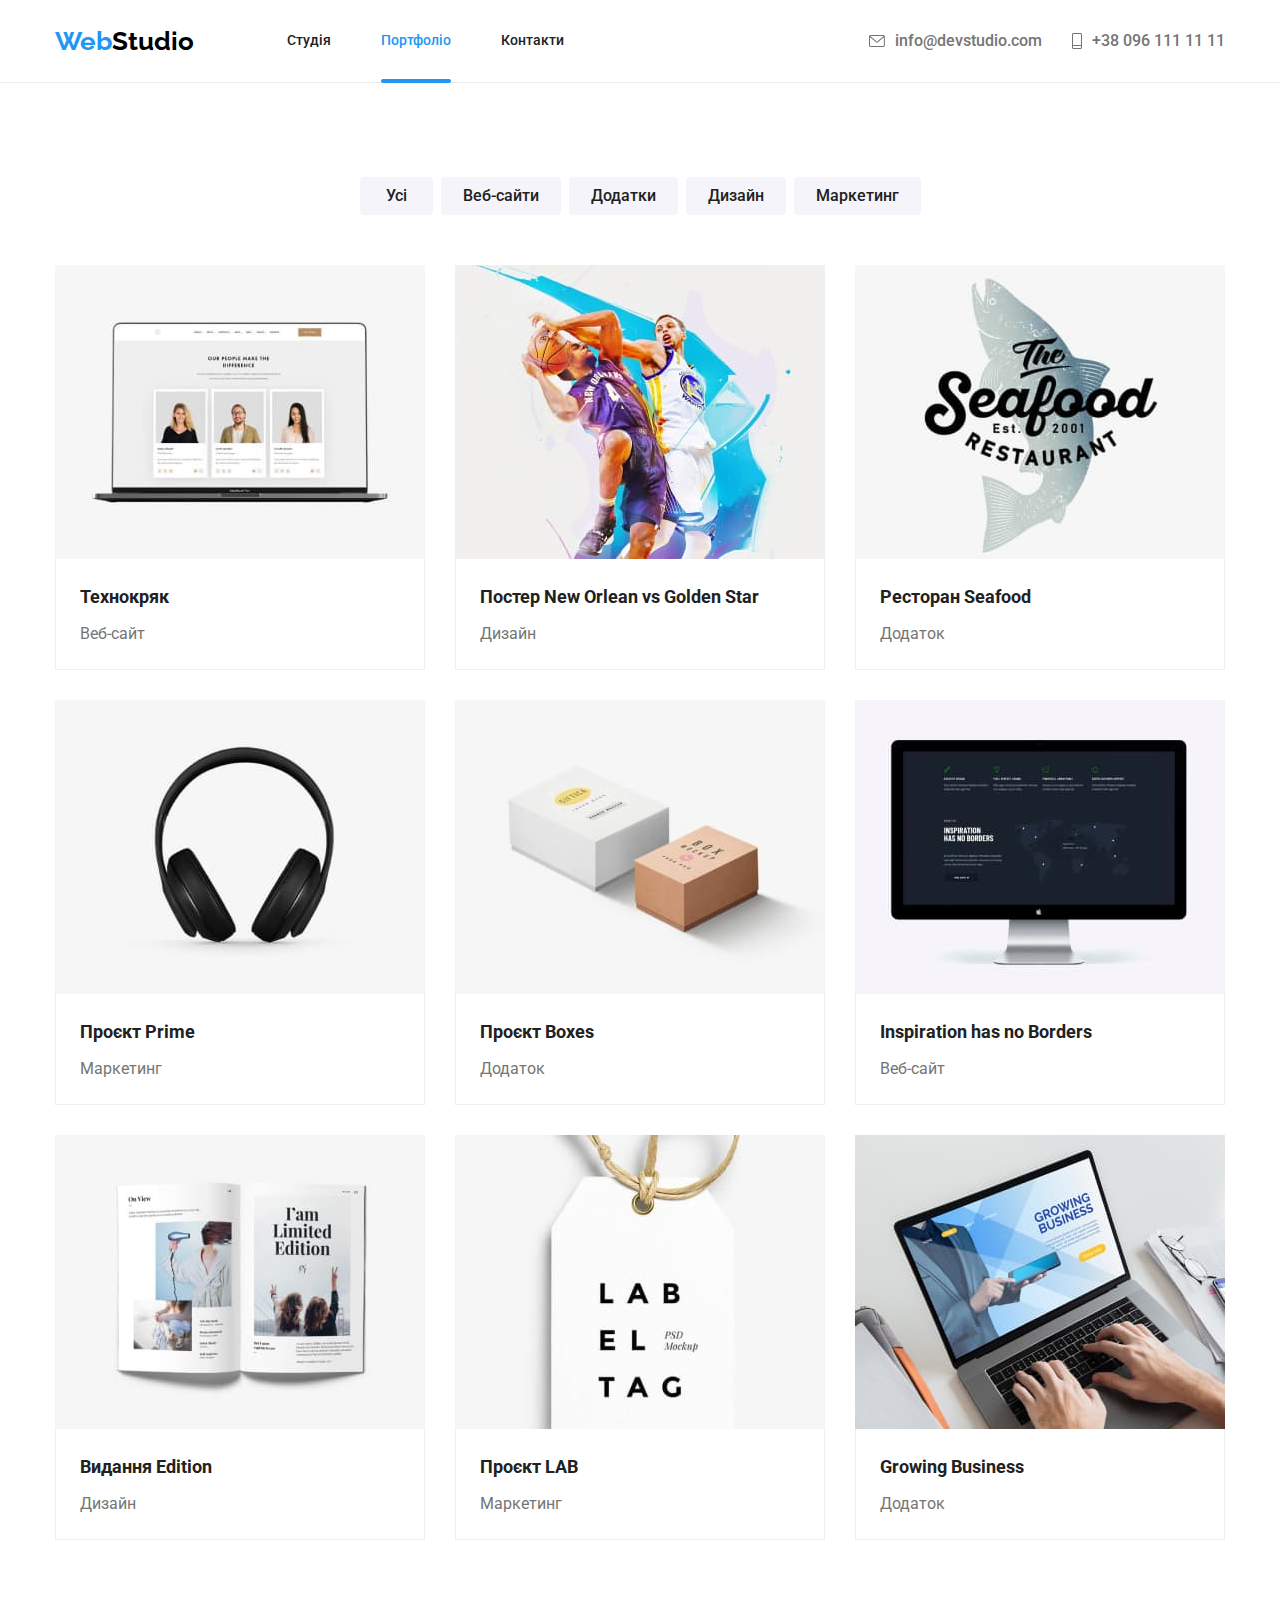
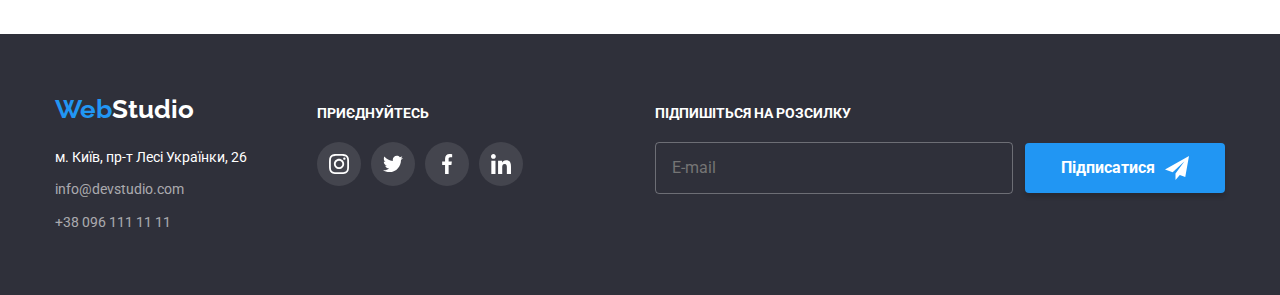
==== portfolio.html @ f29f23ab "bem" ====
<!DOCTYPE html>
<html lang="uk">
  <head>
    <meta charset="UTF-8" />
    <meta http-equiv="X-UA-Compatible" content="IE=edge" />
    <meta name="viewport" content="width=device-width, initial-scale=1.0" />
    <title>Portfolio</title>
    <link rel="preconnect" href="https://fonts.googleapis.com" />
    <link rel="preconnect" href="https://fonts.gstatic.com" crossorigin />
    <link
      href="https://fonts.googleapis.com/css2?family=Raleway:wght@700&family=Roboto:wght@400;500;700;900&display=swap"
      rel="stylesheet"
    />
    <link
      rel="stylesheet"
      href="https://cdn.jsdelivr.net/npm/modern-normalize@1.1.0/modern-normalize.min.css"
    />
    <link rel="stylesheet" href="./css/styles.css" />
  </head>
  <body>
    <header class="header">
      <div class="container header__section">
        <nav class="header__nav">
          <a href="./index.html" class="header__logo" lang="en">
            Web<span class="header__logo--black">Studio</span></a
          >
          <ul class="nav list">
            <li class="nav__item"><a href="./index.html" class="nav__link">Студія</a></li>
            <li class="nav__item">
              <a href="./portfolio.html" class="nav__link current">Портфоліо</a>
            </li>
            <li class="nav__item"><a href="" class="nav__link">Контакти</a></li>
          </ul>
        </nav>
        <ul class="list contact">
          <li class="contact__header">
            <a href="mailto:info@devstudio.com" class="contact__link">
              <svg class="contact__icon" width="16" height="12">
                <use href="./images/icons.svg#icon-envelope"></use>
              </svg>
              info@devstudio.com
            </a>
          </li>
          <li class="header-contact">
            <a href="tel:+380961111111" class="contact__link">
              <svg class="contact__icon" width="10" height="16">
                <use href="./images/icons.svg#icon-vector"></use>
              </svg>
              +38 096 111 11 11
            </a>
          </li>
        </ul>
      </div>
    </header>
    <section class="section">
      <div class="container">
        <!-- Кнопки портфоліо -->

        <h1 class="visually-hidden">Портфоліо</h1>
        <ul class="list btn-flex">
          <li class="list-btn"><button type="button" class="button-portfolio">Усі</button></li>
          <li class="list-btn">
            <button type="button" class="button-portfolio">Веб-сайти</button>
          </li>
          <li class="list-btn"><button type="button" class="button-portfolio">Додатки</button></li>
          <li class="list-btn"><button type="button" class="button-portfolio">Дизайн</button></li>
          <li class="list-btn">
            <button type="button" class="button-portfolio">Маркетинг</button>
          </li>
        </ul>

        <!-- Сітка єлементів -->

        <ul class="list flex-container">
          <li class="flex-element">
            <a href="" class="portfolio-link">
              <div class="portfolio-wrapper">
                <img src="./images/img_port_1.jpg" width="370" alt=" Вигляд Веб сайту технокряк " />
                <p class="overlay">
                  Ресурс пропонує комплексні пропозиції з різним рівнем функціоналу та сервісів. Все
                  це дозволить відвідувачу отримати вичерпні відомості про компанію чи приватну
                  особу.
                </p>
              </div>
              <div class="portfolio-box">
                <h2 class="title-h2-2">Технокряк</h2>
                <p class="text-team-2">Веб-сайт</p>
              </div></a
            >
          </li>
          <li class="flex-element">
            <a href="" class="portfolio-link">
              <div class="portfolio-wrapper">
                <img
                  src="./images/img_port_2.jpg"
                  width="370"
                  alt="Дизайн постеру New Orlean vs Golden Star"
                />
                <p class="overlay">
                  Ресурс пропонує комплексні пропозиції з різним рівнем функціоналу та сервісів. Все
                  це дозволить відвідувачу отримати вичерпні відомості про компанію чи приватну
                  особу.
                </p>
              </div>
              <div class="portfolio-box">
                <h2 class="title-h2-2">Постер <span lang="en">New Orlean vs Golden Star</span></h2>
                <p class="text-team-2">Дизайн</p>
              </div></a
            >
          </li>
          <li class="flex-element">
            <a href="" class="portfolio-link">
              <div class="portfolio-wrapper">
                <img
                  src="./images/img_port_3.jpg"
                  width="370"
                  alt="Вигляд додатку до ресторану Морепродукти"
                />
                <p class="overlay">
                  Ресурс пропонує комплексні пропозиції з різним рівнем функціоналу та сервісів. Все
                  це дозволить відвідувачу отримати вичерпні відомості про компанію чи приватну
                  особу.
                </p>
              </div>
              <div class="portfolio-box">
                <h2 class="title-h2-2">Ресторан <span lang="en">Seafood</span></h2>
                <p class="text-team-2">Додаток</p>
              </div></a
            >
          </li>
          <li class="flex-element">
            <a href="" class="portfolio-link">
              <div class="portfolio-wrapper">
                <img src="./images/img_port_4.jpg" width="370" alt="Маркетинг проєкту Премьер" />
                <p class="overlay">
                  Ресурс пропонує комплексні пропозиції з різним рівнем функціоналу та сервісів. Все
                  це дозволить відвідувачу отримати вичерпні відомості про компанію чи приватну
                  особу.
                </p>
              </div>
              <div class="portfolio-box">
                <h2 class="title-h2-2">Проєкт <span lang="en">Prime</span></h2>
                <p class="text-team-2">Маркетинг</p>
              </div></a
            >
          </li>
          <li class="flex-element">
            <a href="" class="portfolio-link">
              <div class="portfolio-wrapper">
                <img src="./images/img_port_5.jpg" width="370" alt="додаток проєкту Коробочки" />
                <p class="overlay">
                  Ресурс пропонує комплексні пропозиції з різним рівнем функціоналу та сервісів. Все
                  це дозволить відвідувачу отримати вичерпні відомості про компанію чи приватну
                  особу.
                </p>
              </div>
              <div class="portfolio-box">
                <h2 class="title-h2-2">Проєкт <span lang="en">Boxes</span></h2>
                <p class="text-team-2">Додаток</p>
              </div></a
            >
          </li>
          <li class="flex-element">
            <a href="" class="portfolio-link">
              <div class="portfolio-wrapper">
                <img
                  src="./images/img_port_6.jpg"
                  width="370"
                  alt="Вигляд веб сайту Натхнення немає кордонів"
                />
                <p class="overlay">
                  Ресурс пропонує комплексні пропозиції з різним рівнем функціоналу та сервісів. Все
                  це дозволить відвідувачу отримати вичерпні відомості про компанію чи приватну
                  особу.
                </p>
              </div>
              <div class="portfolio-box">
                <h2 class="title-h2-2" lang="en">Inspiration has no Borders</h2>
                <p class="text-team-2">Веб-сайт</p>
              </div></a
            >
          </li>
          <li class="flex-element">
            <a href="" class="portfolio-link">
              <div class="portfolio-wrapper">
                <img
                  src="./images/img_port_7.jpg"
                  width="370"
                  alt="Віигляд дизайну видання Лімитована версія"
                />
                <p class="overlay">
                  Ресурс пропонує комплексні пропозиції з різним рівнем функціоналу та сервісів. Все
                  це дозволить відвідувачу отримати вичерпні відомості про компанію чи приватну
                  особу.
                </p>
              </div>
              <div class="portfolio-box">
                <h2 class="title-h2-2">Видання <span lang="en">Edition</span></h2>
                <p class="text-team-2">Дизайн</p>
              </div></a
            >
          </li>
          <li class="flex-element">
            <a href="" class="portfolio-link">
              <div class="portfolio-wrapper">
                <img src="./images/img_port_8.jpg" width="370" alt="маркетинг проєкту ЛАБ" />
                <p class="overlay">
                  Ресурс пропонує комплексні пропозиції з різним рівнем функціоналу та сервісів. Все
                  це дозволить відвідувачу отримати вичерпні відомості про компанію чи приватну
                  особу.
                </p>
              </div>
              <div class="portfolio-box">
                <h2 class="title-h2-2">Проєкт <span lang="en">LAB</span></h2>
                <p class="text-team-2">Маркетинг</p>
              </div></a
            >
          </li>
          <li class="flex-element">
            <a href="" class="portfolio-link">
              <div class="portfolio-wrapper">
                <img
                  src="./images/img_port_9.jpg"
                  width="370"
                  alt="Вигляд додатку Зростаючий бізнес"
                />
                <p class="overlay">
                  Ресурс пропонує комплексні пропозиції з різним рівнем функціоналу та сервісів. Все
                  це дозволить відвідувачу отримати вичерпні відомості про компанію чи приватну
                  особу.
                </p>
              </div>
              <div class="portfolio-box">
                <h2 class="title-h2-2" lang="en">Growing Business</h2>
                <p class="text-team-2">Додаток</p>
              </div></a
            >
          </li>
        </ul>
      </div>
    </section>
    <footer class="section-footer">
      <div class="container footer-block">
        <div class="">
          <a href="./index.html" class="header__logo" lang="en">
            Web<span class="header__logo--white">Studio</span></a
          >
          <address class="">
            <ul class="site-footer list">
              <li class="footer-bottom footer-top">
                <a href="https://goo.gl/maps/ReowiNLjcF3ipeQF8" class="site-footer-2 link"
                  >м. Київ, пр-т Лесі Українки, 26</a
                >
              </li>
              <li class="footer-bottom">
                <a href="mailto:info@devstudio.com" class="site-footer link">info@devstudio.com</a>
              </li>
              <li><a href="tel:+380961111111" class="site-footer link">+38 096 111 11 11</a></li>
            </ul>
          </address>
        </div>

        <!-- Футер соцмережі -->

        <div class="footer-list">
          <p class="footer-text">Приєднуйтесь</p>
          <ul class="list footer-icon">
            <li>
              <a href="" class="footer-fon">
                <svg aria-label="" width="20" height="20">
                  <use href="./images/icons.svg#icon-instagram"></use>
                </svg>
              </a>
            </li>
            <li>
              <a href="" class="footer-fon">
                <svg aria-label="" width="20" height="20">
                  <use href="./images/icons.svg#icon-twitter"></use>
                </svg>
              </a>
            </li>
            <li>
              <a href="" class="footer-fon">
                <svg aria-label="" width="20" height="20">
                  <use href="./images/icons.svg#icon-facebook"></use>
                </svg>
              </a>
            </li>
            <li>
              <a href="" class="footer-fon">
                <svg aria-label="" width="20" height="20">
                  <use href="./images/icons.svg#icon-linkedin"></use>
                </svg>
              </a>
            </li>
          </ul>
        </div>
        <div class="footer-form">
          <p class="footer-text">Підпишіться на розсилку</p>
          <form class="footer-email-form">
            <label class="email-form-field">
              <input
                type="email"
                name="email"
                class="email-form-input"
                placeholder="E-mail"
                required
            /></label>
            <button type="submit" class="footer-email-btn">
              Підписатися
              <svg class="footer-btn-icon" width="24" height="24">
                <use href="./images/icons.svg#icon-send"></use>
              </svg>
            </button>
          </form>
        </div>
      </div>
    </footer>
  </body>
</html>
---- css/styles.css ----
:root {
  --primary-font-color: rgba(117, 117, 117, 1);
  --primari-buckground-color: rgba(255, 255, 255, 1);
  --secondary-font-color: rgba(33, 150, 243, 1);
  --third-font-color: rgba(33, 33, 33, 1);
  --font-color-footer: rgba(255, 255, 255, 0.6);
  --font-color-logo-2: rgba(0, 0, 0, 1);
  --buckground-color-1: rgba(245, 244, 250, 1);
  --buckground-color-2: rgba(47, 48, 58, 1);
  --contact-color: rgba(117, 117, 117, 1);
  --animation: 250ms cubic-bezier(0.4, 0, 0.2, 1);
}

body {
  background-color: var(--primari-buckground-color);
  color: var(--primary-font-color);
  font-family: 'Roboto', sans-serif;
  font-weight: 400;
  font-size: 14px;
}

/* Відміна підкреслення у посилань */

a {
  text-decoration: none;
}

/* Скидання маркувань списку */

.list {
  list-style: none;
}

img {
  display: block;
}

/* Скидання стилів марджин */

h1,
h2,
h3,
h4,
p {
  margin-top: 0;
  margin-bottom: 0;
}

ul {
  margin-top: 0;
  margin-bottom: 0;
  padding-left: 0;
}

/* Приховання заголовків */

.visually-hidden {
  position: absolute;
  white-space: nowrap;
  width: 1px;
  height: 1px;
  overflow: hidden;
  border: 0;
  padding: 0;
  clip: rect(0 0 0 0);
  clip-path: inset(50%);
  margin: -1px;
}

img {
  display: block;
  max-width: 100%;
  height: auto;
}

/* Ширина */

.container {
  width: 1200px;
  margin-left: auto;
  margin-right: auto;
  padding-left: 15px;
  padding-right: 15px;
}

/* Відступи */

.section {
  padding-top: 94px;
  padding-bottom: 94px;
}

/* Лінія хедера */

.header {
  border-bottom: 1px solid rgba(236, 236, 236, 1);
}

.header__section {
  display: flex;
  align-items: center;
}

/* Логотип */

.header__nav {
  display: flex;
  align-items: center;
}

.header__logo {
  color: var(--secondary-font-color);
  font-family: 'Raleway', 'sans-serif';
  font-weight: 700;
  font-size: 26px;
  line-height: 1.19;
}

.header__logo--black {
  color: var(--font-color-logo-2);
}

.header__logo--white {
  color: var(--primari-buckground-color);
}

/*  Навігація */

.nav {
  display: flex;
  margin-left: 93px;
  gap: 50px;
}

.nav__link {
  color: var(--third-font-color);
  font-weight: 500;
  line-height: 1.14;

  display: block;
  padding-top: 32px;
  padding-bottom: 32px;
  transition: var(--animation);
}

.nav__link:hover,
.nav__link:focus {
  color: var(--secondary-font-color);
}

.current {
  color: var(--secondary-font-color);
  position: relative;
}

.current::after {
  content: '';
  display: block;
  width: 100%;
  height: 4px;
  background-color: var(--secondary-font-color);
  position: absolute;
  left: 0;
  bottom: -2px;
  border-radius: 2px;
}

/* Контакти */

.contact {
  display: flex;
  margin-left: auto;
  gap: 30px;
}

.contact__link {
  display: inline-flex;
  padding: 32px 0px 32px;
  align-items: center;

  color: var(--contact-color);
  font-weight: 500;
  line-height: 1.14;
  font-size: 16px;
  transition: color var(--animation);
}

.contact__link:hover,
.contact__link:focus {
  color: var(--secondary-font-color);
}

.contact__icon {
  margin-right: 10px;
  fill: currentColor;
}

/* Герой */

.title-h1 {
  text-transform: uppercase;
  color: var(--primari-buckground-color);
  font-weight: 900;
  font-size: 44px;
  line-height: 1.36;

  max-width: 696px;
  margin-left: auto;
  margin-right: auto;
  margin-bottom: 30px;
}

.section-hero {
  background-image: linear-gradient(rgba(47, 48, 58, 0.4), rgba(47, 48, 58, 0.4)),
    url(../images/bg.jpg);

  background-repeat: no-repeat;
  background-position: center;

  padding-top: 200px;
  padding-bottom: 200px;
  text-align: center;
  background-color: var(--buckground-color-2);
  background-size: 1600px;
}

/* Кнопка замовлення */

.button-posluga {
  background-color: var(--secondary-font-color);
  color: var(--primari-buckground-color);
  cursor: pointer;
  font-weight: 700;
  font-size: 16px;
  line-height: 1.87;
  border-radius: 4px;
  border: none;
  cursor: pointer;

  display: inline-block;
  width: 216px;
  height: 50px;
  transition: background-color var(--animation);
}

.button-posluga:hover,
.button-posluga:focus {
  background-color: rgba(24, 140, 232, 1);
  color: var(--primari-buckground-color);
}

/* Заголовок переваг */

.title-h3 {
  text-transform: uppercase;
  color: var(--third-font-color);
  font-weight: 700;
  font-size: 14px;
  line-height: 1.14;
  max-width: 270px;

  margin-bottom: 10px;
}

/* Перелік переваг */

.list-perevag {
  display: flex;
  column-gap: 30px;
}

.text-perevag {
  line-height: 1.7;
  max-width: 270px;
}

/* Заголовок наша робота-команда */

.title-h2 {
  color: var(--third-font-color);
  font-weight: 700;
  font-size: 36px;
  line-height: 1.16;

  margin-bottom: 50px;
  text-align: center;
}

.section-bott {
  padding-bottom: 94px;
}

/* Наша робота */

.hobby {
  display: flex;
  column-gap: 30px;
}

/* колір фону команди*/

.color-team {
  background-color: var(--buckground-color-1);
}

.list-team {
  display: flex;
  column-gap: 30px;
}

.color-foto-team {
  background-color: var(--primari-buckground-color);
  max-width: 270px;
  text-align: center;
}

.profession {
  color: var(--primary-font-color);
  font-size: 16px;
  line-height: 1.9;
  margin-bottom: 16px;
}

.text-team {
  font-size: 16px;
  line-height: 1.19;
}

/* footer font color */

.site-footer {
  color: var(--font-color-footer);
  line-height: 1.7;
  transition: color var(--animation);
  font-style: normal;
}

.site-footer:hover,
.site-footer:focus {
  color: var(--secondary-font-color);
}

.site-footer-2 {
  color: var(--primari-buckground-color);
  transition: color var(--animation);
  font-style: normal;
}

.site-footer-2:hover,
.site-footer-2:focus {
  color: var(--secondary-font-color);
}

.footer-top {
  margin-top: 20px;
}

/* Кліенти */

.client {
  padding: 0;
  margin: 0;
  display: flex;
  column-gap: 30px;
  justify-content: center;
}

.client-fon {
  padding: 0;
  margin: 0;
  display: flex;
  width: 170px;
  height: 92px;
  border: 1px solid #afb1b8;
  border-radius: 4px;
  align-items: center;
  justify-content: center;
  transition: border var(--animation);
}

.client-fon svg {
  fill: rgba(175, 177, 184, 1);
  transition: fill var(--animation);
}

.client-fon:hover svg,
.client-fon:focus svg {
  fill: rgba(33, 150, 243, 1);
}

.client-fon:hover,
.client-fon:focus {
  border: 1px solid rgba(33, 150, 243, 1);
  border-radius: 4px;
}

/* Секція футер */

.footer-bottom {
  margin-bottom: 9px;
}

.section-footer {
  background-color: var(--buckground-color-2);
  line-height: 1.7;

  padding: 60px 0px;
}

/* Портфолио */

/* Заголовок */

.title-h2-2 {
  color: var(--third-font-color);
  font-weight: 700;
  font-size: 18px;
  line-height: 2;

  max-width: 322px;
  margin-left: 24px;
}

.text-team-2 {
  font-family: 'Roboto', sans-serif;
  font-weight: 400;
  font-size: 16px;
  line-height: 1.87;
  color: rgba(117, 117, 117, 1);

  padding-top: 4px;
  max-width: 322px;
  margin-left: 24px;
}

.portfolio-box {
  padding: 20px 0px;
  border: 1px solid rgba(238, 238, 238, 1);
  border-top: none;
}

/* Кнопки портфоліо */

.btn-flex {
  display: flex;
  justify-content: center;
  margin-bottom: 50px;
  column-gap: 8px;
}

.button-portfolio {
  display: inline-block;
  min-width: 73px;
  padding: 6px 22px;
  border: none;

  background-color: var(--buckground-color-1);
  color: var(--third-font-color);
  cursor: pointer;
  font-weight: 500;
  font-size: 16px;
  line-height: 1.62;
  border-radius: 4px;

  transition: color var(--animation), background-color var(--animation), box-shadow var(--animation);
}

.button-portfolio:focus,
.button-portfolio:hover {
  background-color: var(--secondary-font-color);
  color: var(--primari-buckground-color);
  box-shadow: 0px 3px 1px rgba(0, 0, 0, 0.1), 0px 1px 2px rgba(0, 0, 0, 0.08),
    0px 2px 2px rgba(0, 0, 0, 0.12);
}

/* Сітка єлементів */

.flex-container {
  padding: 0;
  margin: 0;

  display: flex;
  flex-wrap: wrap;
  margin-left: -30px;
  margin-top: -30px;
}

.flex-container .flex-element {
  width: 370px;

  flex-basis: calc(100% / 3 -30px);
  margin-left: 30px;
  margin-top: 30px;
}

.portfolio-link {
  display: block;
  transition: box-shadow var(--animation);
}

.portfolio-link:hover,
.portfolio-link:focus {
  box-shadow: 0px 1px 1px rgba(0, 0, 0, 0.12), 0px 4px 4px rgba(0, 0, 0, 0.06),
    1px 4px 6px rgba(0, 0, 0, 0.16);
}

.perevagi-list {
  display: flex;
}

.perevagi-fon:not(:last-child) {
  margin-right: 30px;
  max-width: 270px;
}

.perevagi-icon {
  display: flex;
  width: 270px;
  height: 120px;
  align-items: center;
  justify-content: center;
  flex-direction: column;
  margin-bottom: 30px;

  background-color: var(--buckground-color-1);
}

.icon-win {
  align-items: center;
}

.color-foto-team {
  box-shadow: 0px 1px 3px rgba(0, 0, 0, 0.12), 0px 1px 1px rgba(0, 0, 0, 0.14),
    0px 2px 1px rgba(0, 0, 0, 0.2);
  border-radius: 0px 0px 4px 4px;
}

/* Команда */

.title-h3-2 {
  color: var(--third-font-color);
  font-weight: 500;
  font-size: 16px;
  line-height: 1.19;
  margin-bottom: 10px;
}

.team-box {
  padding: 30px 0px;
}

.team-icon {
  padding: 0;
  margin: 0;
  display: flex;
  column-gap: 10px;
  justify-content: center;
}

.team-fon {
  width: 44px;
  height: 44px;
  border-radius: 50%;
  display: flex;
  align-items: center;
  justify-content: center;
  transition: background-color var(--animation);
}

.team-fon svg {
  fill: rgba(175, 177, 184, 1);
  transition: fill var(--animation);
}

.team-fon:hover,
.team-fon:focus {
  background-color: rgba(33, 150, 243, 1);
}

.team-fon:hover svg,
.team-fon:focus svg {
  fill: rgba(255, 255, 255, 1);
}

/* Футер соцмережі */

.footer-text {
  text-transform: uppercase;
  color: var(--primari-buckground-color);
  font-weight: 700;
  font-size: 14px;
  line-height: 1.14;

  margin-bottom: 20px;
}

.footer-icon {
  display: flex;
  padding: 0;
  margin-top: 0;
  gap: 10px;
  align-items: center;
}

.footer-fon {
  width: 44px;
  height: 44px;
  background-color: rgba(255, 255, 255, 0.1);
  border-radius: 50%;
  display: flex;
  align-items: center;
  justify-content: center;
  transition: background-color var(--animation);
}

.footer-fon svg {
  fill: rgba(255, 255, 255, 1);
}

.footer-fon:hover,
.footer-fon:focus {
  background-color: rgba(33, 150, 243, 1);
}

.section-footer .footer-block {
  display: flex;
  align-items: baseline;
}

.section-footer .footer-list {
  margin-left: 70px;
}

/* Футер форма відправки */

.footer-form {
  margin-left: auto;
}

.footer-email-form {
  display: flex;
}

.footer-email-form {
  display: flex;
}

.footer-email-btn {
  display: flex;
  align-items: center;
  justify-content: center;
  font-weight: 700;
  font-size: 16px;
  line-height: 1.87;
  color: var(--primari-buckground-color);
  background-color: var(--secondary-font-color);
  border-radius: 4px;
  border: none;
  width: 200px;
  height: 50px;
  align-self: center;
  box-shadow: 0px 4px 4px rgba(0, 0, 0, 0.15);
  border-radius: 4px;
  cursor: pointer;
  transition: background-color var(--animation);
}

.footer-email-btn:hover,
.footer-email-btn:focus {
  background-color: rgba(24, 140, 232, 1);
}

.email-form-input {
  padding: 15px 16px;
  width: 358px;
  background-color: transparent;
  border: 1px solid rgba(255, 255, 255, 0.3);
  border-radius: 4px;
  font-size: 16px;
  line-height: 1.25;
  color: rgba(255, 255, 255, 0.6);
}

.email-form-field {
  margin-right: 12px;
}

.footer-btn-icon {
  fill: var(--primari-buckground-color);
  margin-left: 10px;
}

/* Оверлей */

.portfolio-wrapper {
  position: relative;
  overflow: hidden;
}

.overlay {
  font-family: 'Roboto', sans-serif;
  font-weight: 400;
  font-size: 18px;
  color: var(--primari-buckground-color);
  background-color: rgba(33, 150, 243, 0.9);
  line-height: 1.55;

  padding: 63px 24px;

  position: absolute;
  top: 0;
  left: 0;
  height: 100%;
  width: 100%;
  transform: translateY(100%);
  transition: transform var(--animation);
}

.portfolio-link:hover .overlay,
.portfolio-link:focus .overlay {
  transform: translateY(0%);
}

/* Модальне вікно */

.backdrop {
  position: fixed;
  top: 0;
  left: 0;
  width: 100%;
  height: 100%;
  background-color: rgba(0, 0, 0, 0.2);
  z-index: 100;
  transition: opacity var(--animation), visibility var(--animation);
}

.is-hidden {
  visibility: hidden;
  opacity: 0;
  pointer-events: none;
}

.modal {
  padding: 40px;
  width: 528px;
  min-height: 580px;
  background-color: var(--primari-buckground-color);
  position: absolute;
  top: 50%;
  left: 50%;
  transform: translate(-50%, -50%);
}

.close-btn {
  position: absolute;
  top: 8px;
  right: 8px;
  display: flex;
  align-items: center;
  justify-content: center;
  width: 30px;
  height: 30px;
  cursor: pointer;

  background-color: transparent;
  border-radius: 50%;
  border: 1px solid rgba(0, 0, 0, 0.1);
  padding: 0px;
}

.modal-close {
  transition: fill var(--animation);
}

.close-btn:hover .modal-close {
  fill: var(--secondary-font-color);
}

.hobby li {
  position: relative;
}

.description {
  position: absolute;
  display: flex;
  align-items: center;
  justify-content: center;
  left: 0;
  bottom: 0;
  width: 100%;
  height: 70px;
  left: 0;
  bottom: 0;
  background: rgba(47, 48, 58, 0.8);
}

.description-text {
  font-weight: 700;
  line-height: 1.14;
  text-align: center;
  color: var(--primari-buckground-color);
  text-transform: uppercase;
  padding: 27px 0px;
}

/* Форма заповнення */

.modal-text {
  font-weight: 700;
  font-size: 20px;
  line-height: 1.15;
  color: var(--third-font-color);
  text-align: center;
  margin-bottom: 12px;
}

.modal-form {
  display: flex;
  flex-direction: column;
}

.modal-text-form {
  margin-bottom: 10px;
}

.title-form {
  display: block;
  font-size: 12px;
  line-height: 1.16;
  color: var(--contact-color);

  margin-bottom: 4px;
}

.modal-icon-wrapper {
  position: relative;
}

.modal-icon {
  position: absolute;
  top: 50%;
  left: 12px;
  transform: translateY(-50%);

  display: block;
  fill: var(--third-font-color);
  transition: fill var(--animation), border var(--animation);
}

.input-form:hover,
.input-form:focus {
  border: 1px solid var(--secondary-font-color);
}

.input-form:hover + .modal-icon {
  fill: var(--secondary-font-color);
}

.input-form:focus + .modal-icon {
  fill: var(--secondary-font-color);
}

.input-form {
  width: 100%;
  height: 40px;
  border: 1px solid rgba(33, 33, 33, 0.2);
  border-radius: 4px;
  cursor: pointer;
  outline: transparent;

  padding-left: 42px;
  transition: border-color var(--animation);
}

/* Коментар */

.modal-form-user {
  margin-bottom: 20px;
}

.input-form-user {
  display: flex;
  width: 100%;
  height: 120px;
  border: 1px solid rgba(33, 33, 33, 0.2);
  border-radius: 4px;
  resize: none;
  outline: transparent;

  padding: 12px 16px;
  transition: border-color var(--animation);
}

.input-form-user::placeholder {
  font-size: 12px;
  line-height: 1.17;
  color: rgba(117, 117, 117, 0.5);
}

.input-form-user:hover,
.input-form-user:focus {
  outline: none;
  border-color: var(--secondary-font-color);
}

/* Чекбокс */

.checkbox-policy {
  display: flex;
  align-items: center;
  justify-content: center;
  margin-bottom: 30px;
  gap: 9px;
}

.input-form-policy {
  position: absolute;
  appearance: none;
}

.input-form-policy:checked + .checkbox-icon {
  background-color: var(--secondary-font-color);
}

.input-form-policy:checked + .checkbox-icon .checkbox-choice {
  display: block;
}

.input-form-policy:focus + .checkbox-icon {
  box-shadow: 0 0 0 2px var(--secondary-font-color);
}

.modal-policy {
  font-family: 'Roboto', sans-serif;
  font-weight: 400;
  font-size: 14px;
  line-height: 1.71;
  color: var(--secondary-font-color);
  text-decoration: underline;
}

.title-form-policy {
  display: inline-block;
  line-height: 1.71;
  color: var(--contact-color);
}

.checkbox-icon {
  width: 16px;
  height: 15px;
  border: 1px solid var(--third-font-color);
  border-radius: 4px;
  cursor: pointer;
}

.checkbox-choice {
  display: none;
  fill: var(--primari-buckground-color);
}

/* Кнопка відправки форми */

.molal-btn-submit {
  display: flex;
  align-items: center;
  justify-content: center;
  font-weight: 700;
  font-size: 16px;
  line-height: 1.87;
  color: var(--primari-buckground-color);
  background-color: var(--secondary-font-color);
  border-radius: 4px;
  border: none;
  width: 200px;
  height: 50px;
  align-self: center;
  box-shadow: 0px 4px 4px rgba(0, 0, 0, 0.15);
  border-radius: 4px;
  cursor: pointer;
  transition: background-color var(--animation);
}

.molal-btn-submit:hover,
.molal-btn-submi:focus {
  background-color: rgba(24, 140, 232, 1);
}
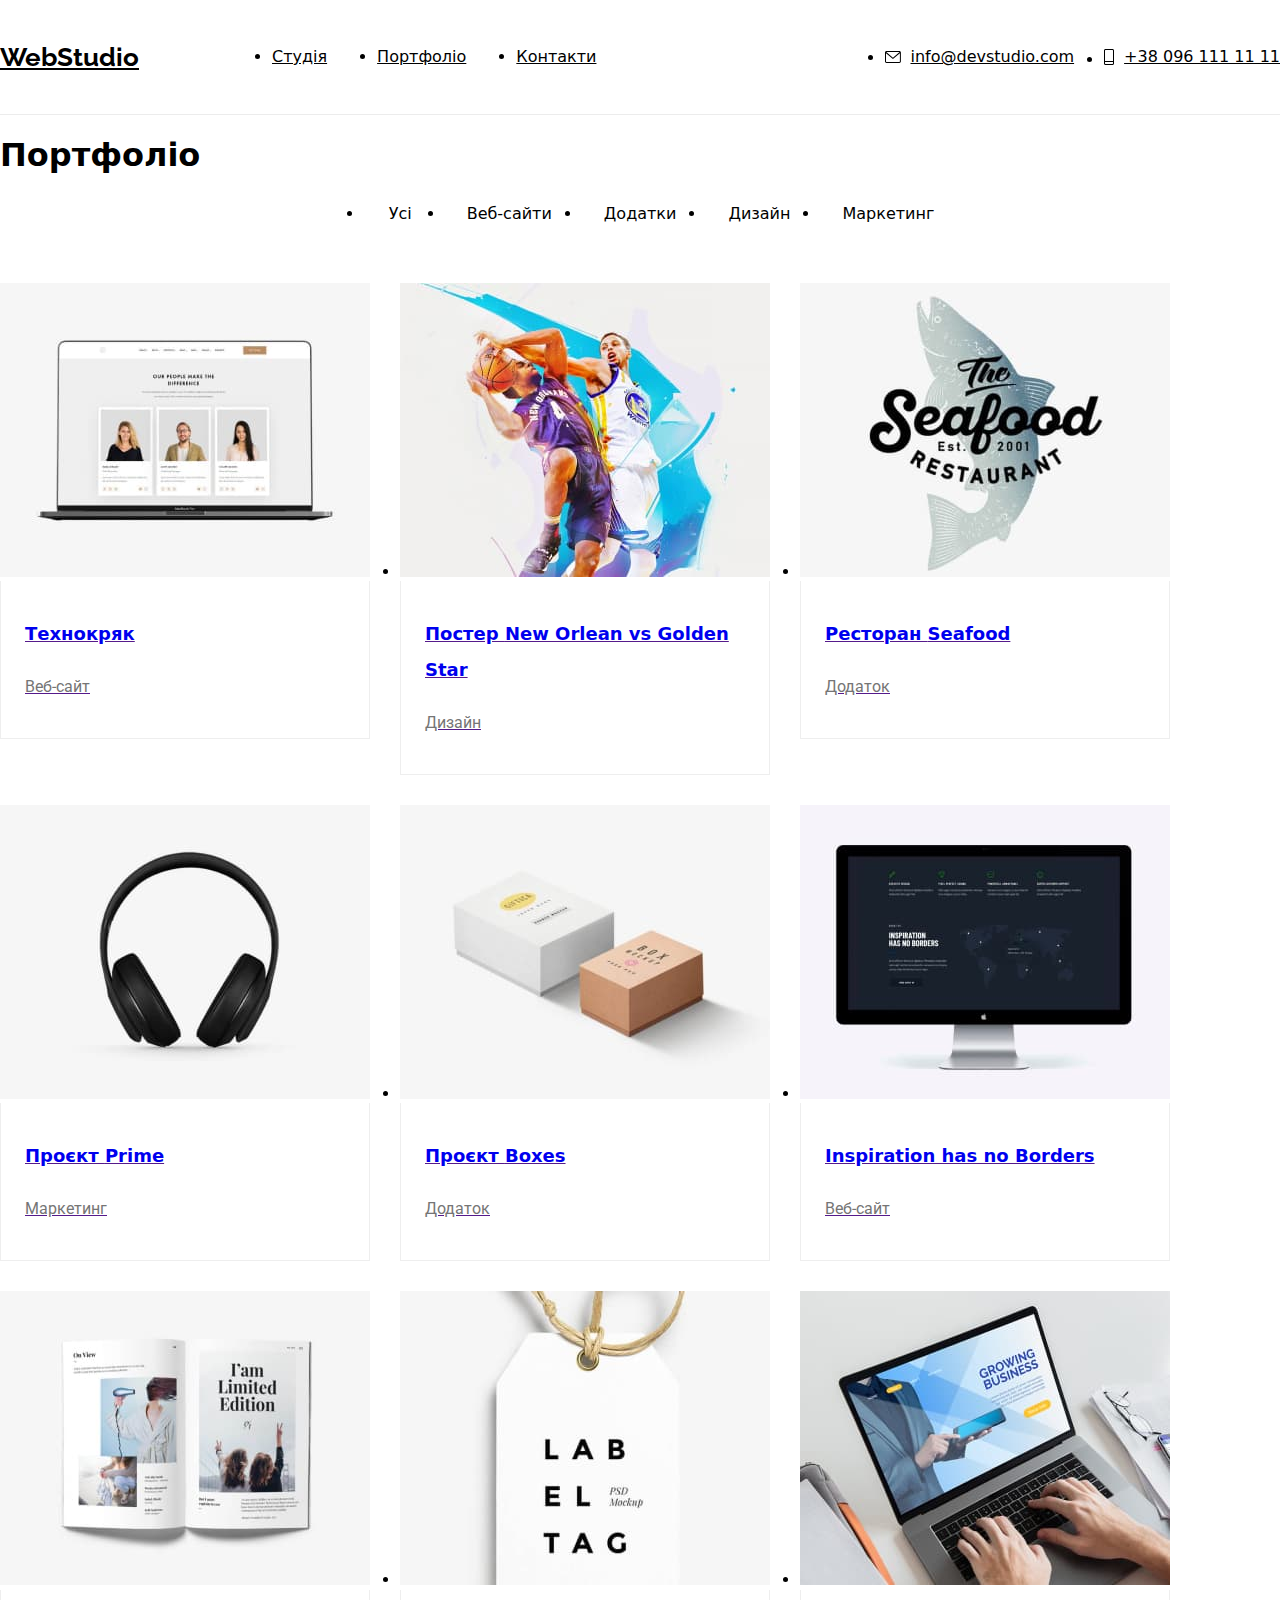
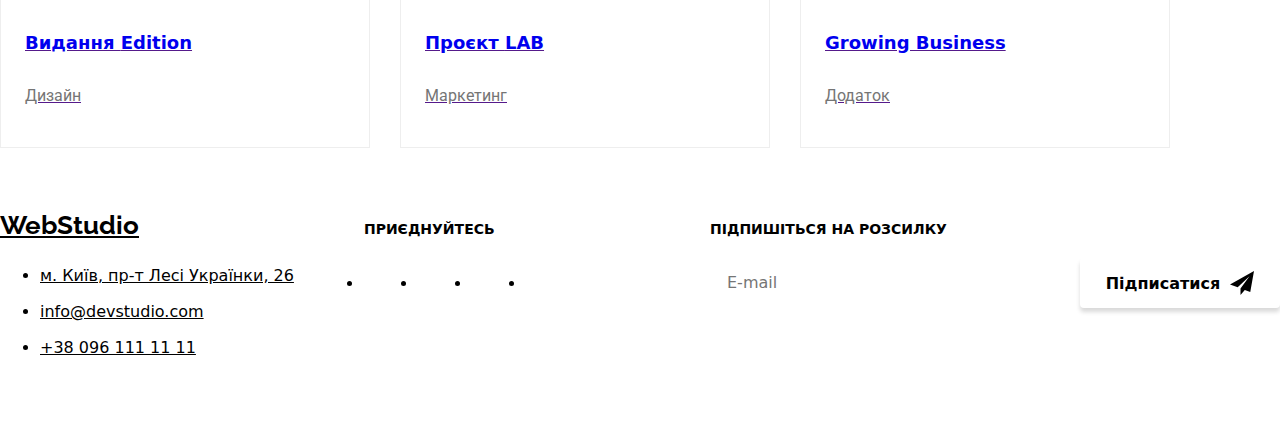
==== commit 00be0d44: "sass" ====
--- a/portfolio.html
+++ b/portfolio.html
@@ -33,7 +33,7 @@
           </ul>
         </nav>
         <ul class="list contact">
-          <li class="contact__header">
+          <li class="">
             <a href="mailto:info@devstudio.com" class="contact__link">
               <svg class="contact__icon" width="16" height="12">
                 <use href="./images/icons.svg#icon-envelope"></use>
@@ -41,7 +41,7 @@
               info@devstudio.com
             </a>
           </li>
-          <li class="header-contact">
+          <li class="">
             <a href="tel:+380961111111" class="contact__link">
               <svg class="contact__icon" width="10" height="16">
                 <use href="./images/icons.svg#icon-vector"></use>
--- a/css/styles.css
+++ b/css/styles.css
@@ -1,94 +1,6 @@
-:root {
-  --primary-font-color: rgba(117, 117, 117, 1);
-  --primari-buckground-color: rgba(255, 255, 255, 1);
-  --secondary-font-color: rgba(33, 150, 243, 1);
-  --third-font-color: rgba(33, 33, 33, 1);
-  --font-color-footer: rgba(255, 255, 255, 0.6);
-  --font-color-logo-2: rgba(0, 0, 0, 1);
-  --buckground-color-1: rgba(245, 244, 250, 1);
-  --buckground-color-2: rgba(47, 48, 58, 1);
-  --contact-color: rgba(117, 117, 117, 1);
-  --animation: 250ms cubic-bezier(0.4, 0, 0.2, 1);
-}
-
-body {
-  background-color: var(--primari-buckground-color);
-  color: var(--primary-font-color);
-  font-family: 'Roboto', sans-serif;
-  font-weight: 400;
-  font-size: 14px;
-}
-
-/* Відміна підкреслення у посилань */
-
-a {
-  text-decoration: none;
-}
-
-/* Скидання маркувань списку */
-
-.list {
-  list-style: none;
-}
-
-img {
-  display: block;
-}
-
-/* Скидання стилів марджин */
-
-h1,
-h2,
-h3,
-h4,
-p {
-  margin-top: 0;
-  margin-bottom: 0;
-}
-
-ul {
-  margin-top: 0;
-  margin-bottom: 0;
-  padding-left: 0;
-}
-
-/* Приховання заголовків */
-
-.visually-hidden {
-  position: absolute;
-  white-space: nowrap;
-  width: 1px;
-  height: 1px;
-  overflow: hidden;
-  border: 0;
-  padding: 0;
-  clip: rect(0 0 0 0);
-  clip-path: inset(50%);
-  margin: -1px;
-}
-
-img {
-  display: block;
-  max-width: 100%;
-  height: auto;
-}
-
 /* Ширина */
 
-.container {
-  width: 1200px;
-  margin-left: auto;
-  margin-right: auto;
-  padding-left: 15px;
-  padding-right: 15px;
-}
-
 /* Відступи */
-
-.section {
-  padding-top: 94px;
-  padding-bottom: 94px;
-}
 
 /* Лінія хедера */
 
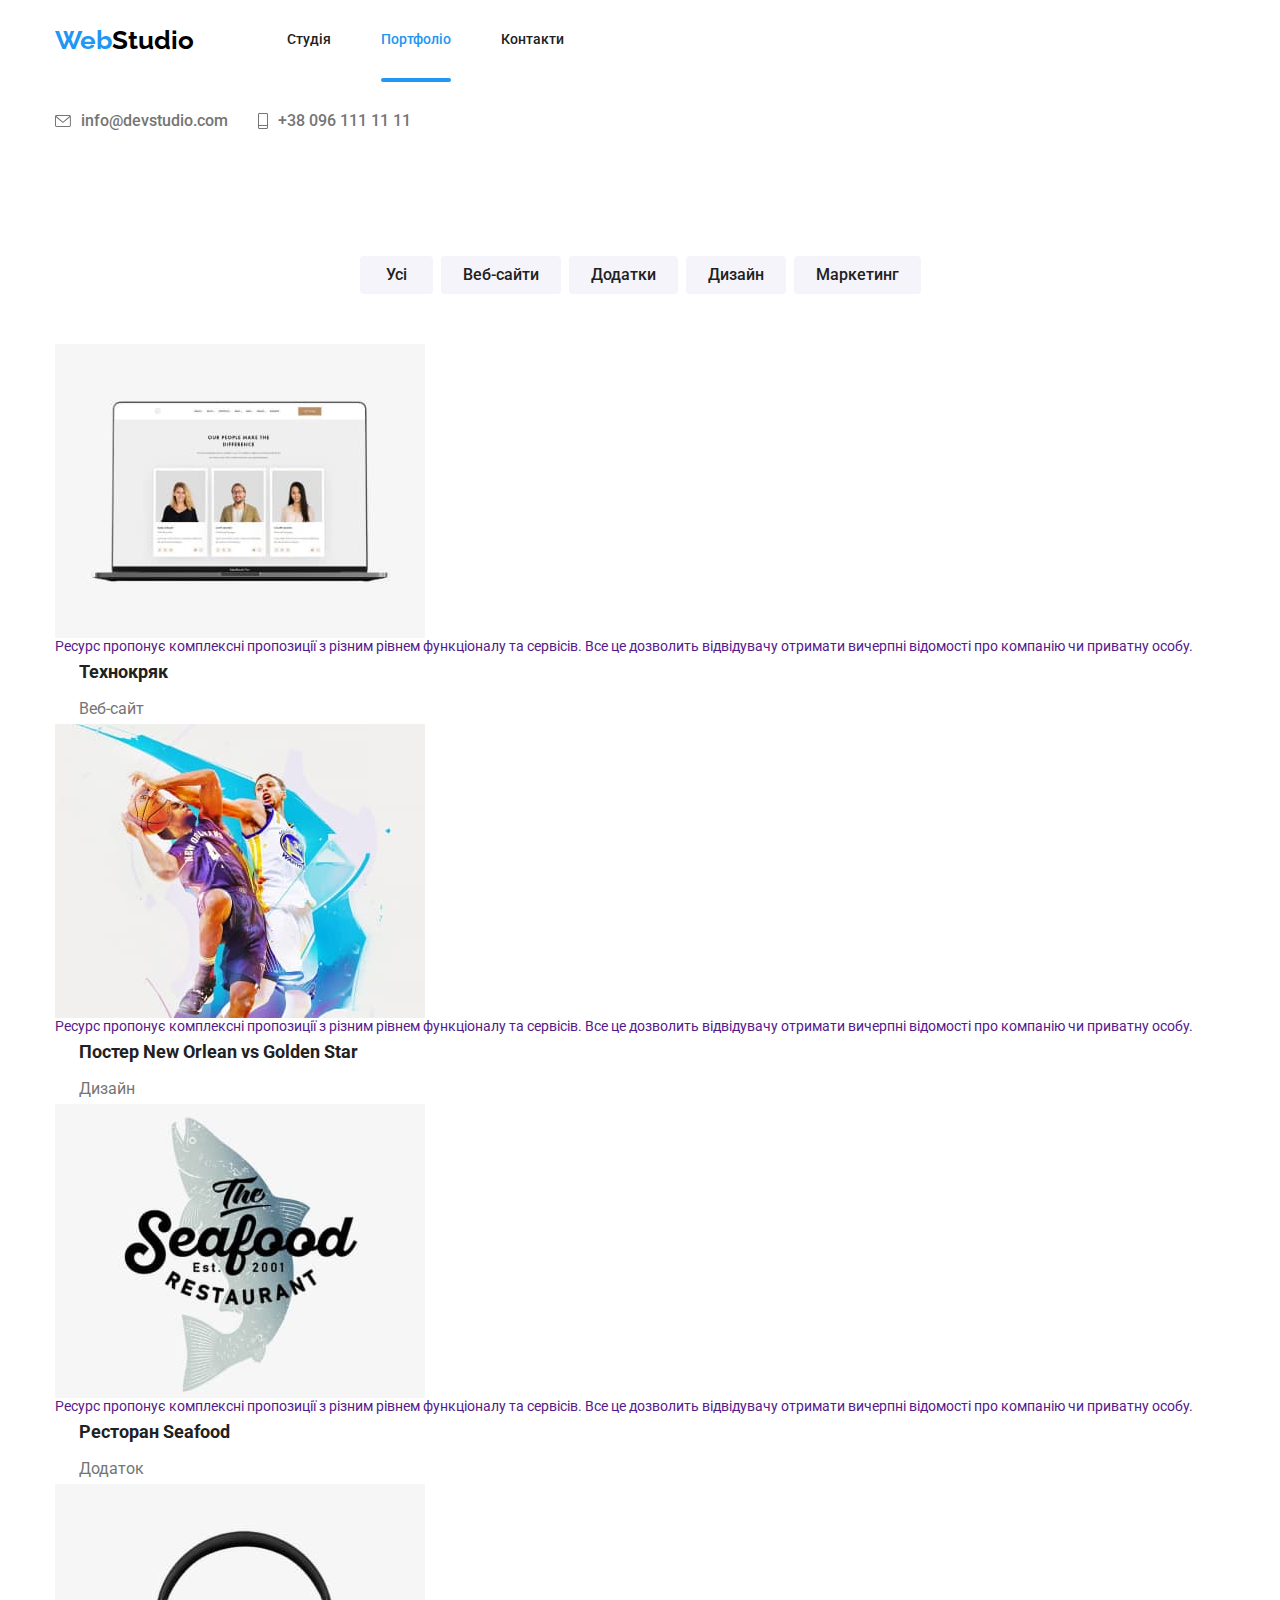
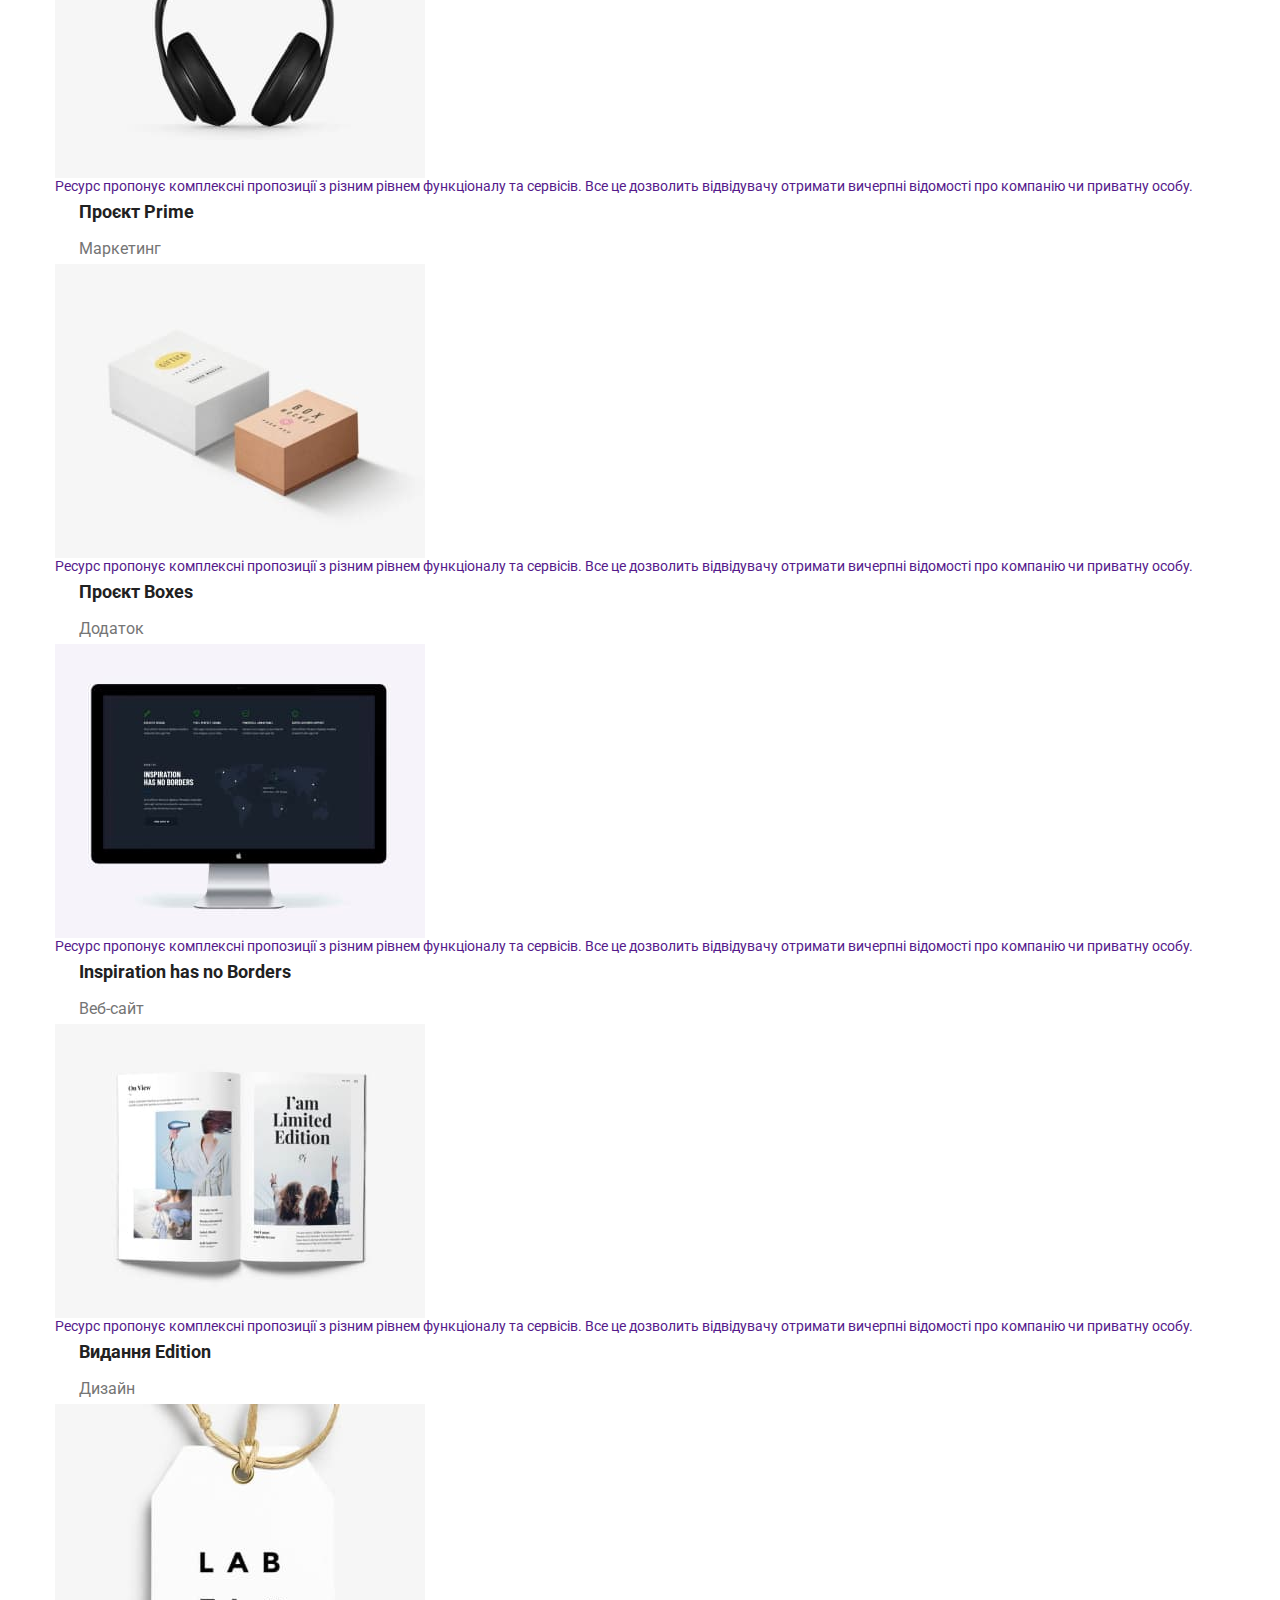
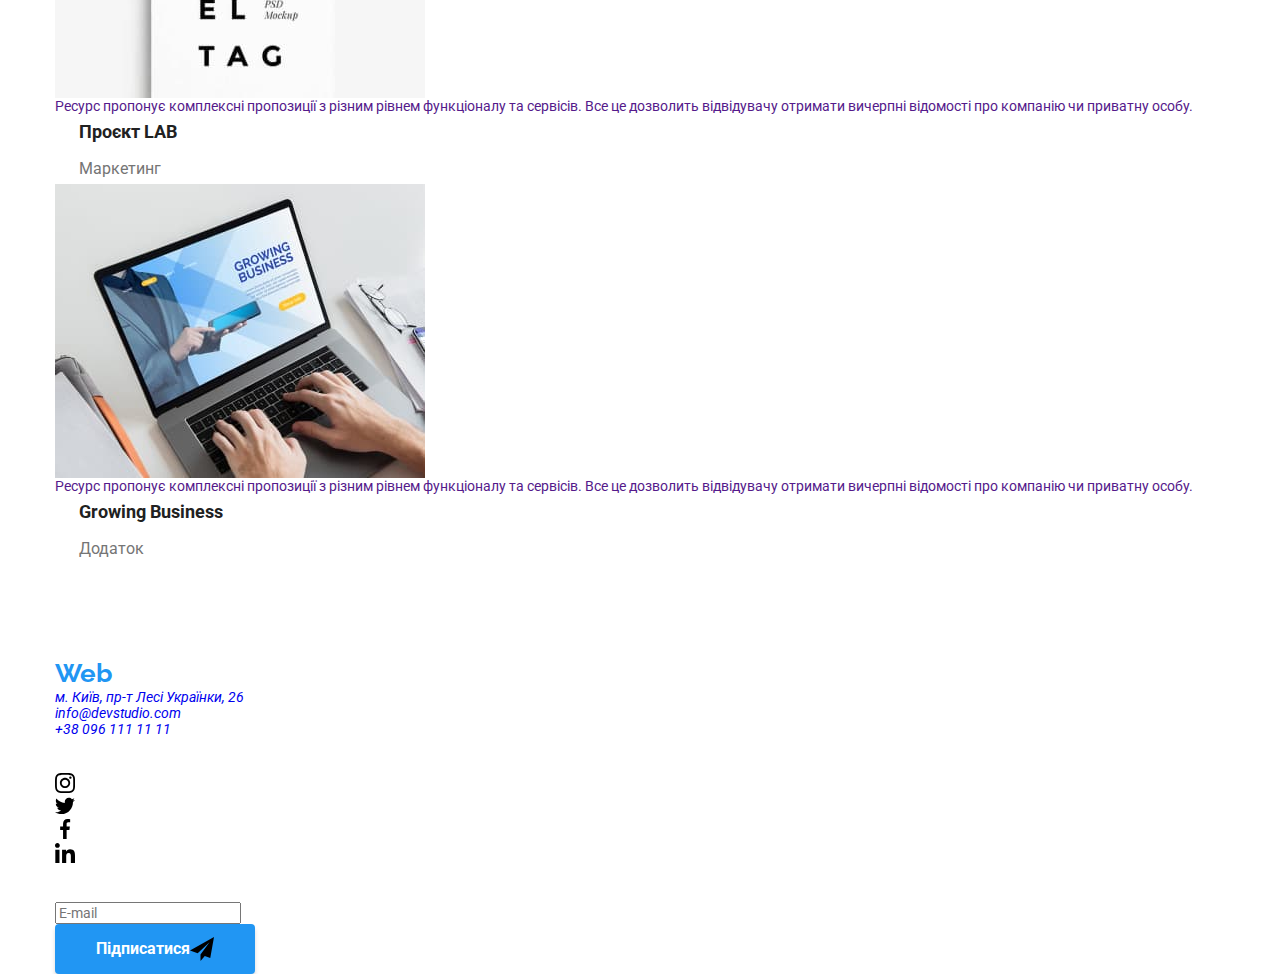
==== commit 86ffab5f: "header" ====
--- a/portfolio.html
+++ b/portfolio.html
@@ -15,7 +15,7 @@
       rel="stylesheet"
       href="https://cdn.jsdelivr.net/npm/modern-normalize@1.1.0/modern-normalize.min.css"
     />
-    <link rel="stylesheet" href="./css/styles.css" />
+    <link rel="stylesheet" href="./css/main.min.css" />
   </head>
   <body>
     <header class="header">
--- a/css/main.min.css
+++ b/css/main.min.css
@@ -0,0 +1 @@
+:root{--primary-font-color: rgba(117, 117, 117, 1);--primari-buckground-color: rgba(255, 255, 255, 1);--secondary-font-color: rgba(33, 150, 243, 1);--third-font-color: rgba(33, 33, 33, 1);--font-color-footer: rgba(255, 255, 255, 0.6);--font-color-logo-2: rgba(0, 0, 0, 1);--buckground-color-1: rgba(245, 244, 250, 1);--buckground-color-2: rgba(47, 48, 58, 1);--contact-color: rgba(117, 117, 117, 1);--animation: 250ms cubic-bezier(0.4, 0, 0.2, 1)}.visually-hidden{position:absolute;white-space:nowrap;width:1px;height:1px;overflow:hidden;border:0;padding:0;clip:rect(0 0 0 0);clip-path:inset(50%);margin:-1px}body{background-color:var(--primari-buckground-color);color:var(--primary-font-color);font-family:"Roboto",sans-serif;font-weight:400;font-size:14px}a{text-decoration:none}.list{list-style:none}img{display:block}h1,h2,h3,h4,p{margin-top:0;margin-bottom:0}ul{margin-top:0;margin-bottom:0;padding-left:0}img{display:block;max-width:100%;height:auto}.section{padding-top:94px;padding-bottom:94px}.container{width:1200px;margin-left:auto;margin-right:auto;padding-left:15px;padding-right:15px}.button-posluga{background-color:var(--secondary-font-color);color:var(--primari-buckground-color);cursor:pointer;font-weight:700;font-size:16px;line-height:1.87;border-radius:4px;border:none;cursor:pointer;display:inline-block;width:216px;height:50px;transition:background-color var(--animation)}.button-posluga:hover,.button-posluga:focus{background-color:#188ce8;color:var(--primari-buckground-color)}.btn-flex{display:flex;justify-content:center;margin-bottom:50px;column-gap:8px}.button-portfolio{display:inline-block;min-width:73px;padding:6px 22px;border:none;background-color:var(--buckground-color-1);color:var(--third-font-color);cursor:pointer;font-weight:500;font-size:16px;line-height:1.62;border-radius:4px;transition:color var(--animation),background-color var(--animation),box-shadow var(--animation)}.button-portfolio:focus,.button-portfolio:hover{background-color:var(--secondary-font-color);color:var(--primari-buckground-color);box-shadow:0px 3px 1px rgba(0,0,0,.1),0px 1px 2px rgba(0,0,0,.08),0px 2px 2px rgba(0,0,0,.12)}.molal-btn-submit{display:flex;align-items:center;justify-content:center;font-weight:700;font-size:16px;line-height:1.87;color:var(--primari-buckground-color);background-color:var(--secondary-font-color);border-radius:4px;border:none;width:200px;height:50px;align-self:center;box-shadow:0px 4px 4px rgba(0,0,0,.15);cursor:pointer;transition:background-color var(--animation)}.molal-btn-submit:hover,.molal-btn-submi:focus{background-color:#188ce8}.footer-email-btn{display:flex;align-items:center;justify-content:center;font-weight:700;font-size:16px;line-height:1.87;color:var(--primari-buckground-color);background-color:var(--secondary-font-color);border-radius:4px;border:none;width:200px;height:50px;align-self:center;box-shadow:0px 4px 4px rgba(0,0,0,.15);border-radius:4px;cursor:pointer;transition:background-color var(--animation)}.footer-email-btn:hover,.footer-email-btn:focus{background-color:#188ce8}.title-h1{text-transform:uppercase;color:var(--primari-buckground-color);font-weight:900;font-size:44px;line-height:1.36;max-width:696px;margin-left:auto;margin-right:auto;margin-bottom:30px}.title-h3{text-transform:uppercase;color:var(--third-font-color);font-weight:700;font-size:14px;line-height:1.14;max-width:270px;margin-bottom:10px}.title-h3-2{color:var(--third-font-color);font-weight:500;font-size:16px;line-height:1.19;margin-bottom:10px}.title-h2{color:var(--third-font-color);font-weight:700;font-size:36px;line-height:1.16;margin-bottom:50px;text-align:center}.title-h2-2{color:var(--third-font-color);font-weight:700;font-size:18px;line-height:2;max-width:322px;margin-left:24px}.title-form{display:block;font-size:12px;line-height:1.16;color:var(--contact-color);margin-bottom:4px}.text-perevag{line-height:1.7;max-width:270px}.description-text{font-weight:700;line-height:1.14;text-align:center;color:var(--primari-buckground-color);text-transform:uppercase;padding:27px 0px}.profession{color:var(--primary-font-color);font-size:16px;line-height:1.9;margin-bottom:16px}.footer-text{text-transform:uppercase;color:var(--primari-buckground-color);font-weight:700;font-size:14px;line-height:1.14;margin-bottom:20px}.text-team{font-size:16px;line-height:1.19}.text-team-2{font-family:"Roboto",sans-serif;font-weight:400;font-size:16px;line-height:1.87;color:#757575;padding-top:4px;max-width:322px;margin-left:24px}.header__nav{display:flex;align-items:center}.header__logo{color:var(--secondary-font-color);font-family:"Raleway","sans-serif";font-weight:700;font-size:26px;line-height:1.19}.header__logo--black{color:var(--font-color-logo-2)}.header__logo--white{color:var(--primari-buckground-color)}.nav{display:flex;margin-left:93px;gap:50px}.nav__link{color:var(--third-font-color);font-weight:500;line-height:1.14;display:block;padding-top:32px;padding-bottom:32px;transition:var(--animation)}.nav__link:hover,.nav__link:focus{color:var(--secondary-font-color)}.current{color:var(--secondary-font-color);position:relative}.current::after{content:"";display:block;width:100%;height:4px;background-color:var(--secondary-font-color);position:absolute;left:0;bottom:-2px;border-radius:2px}.contact{display:flex;margin-left:auto;gap:30px}.contact__link{display:inline-flex;padding:32px 0px 32px;align-items:center;color:var(--contact-color);font-weight:500;line-height:1.14;font-size:16px;transition:color var(--animation)}.contact__link:hover,.contact__link:focus{color:var(--secondary-font-color)}.contact__icon{margin-right:10px;fill:currentColor}/*# sourceMappingURL=main.min.css.map */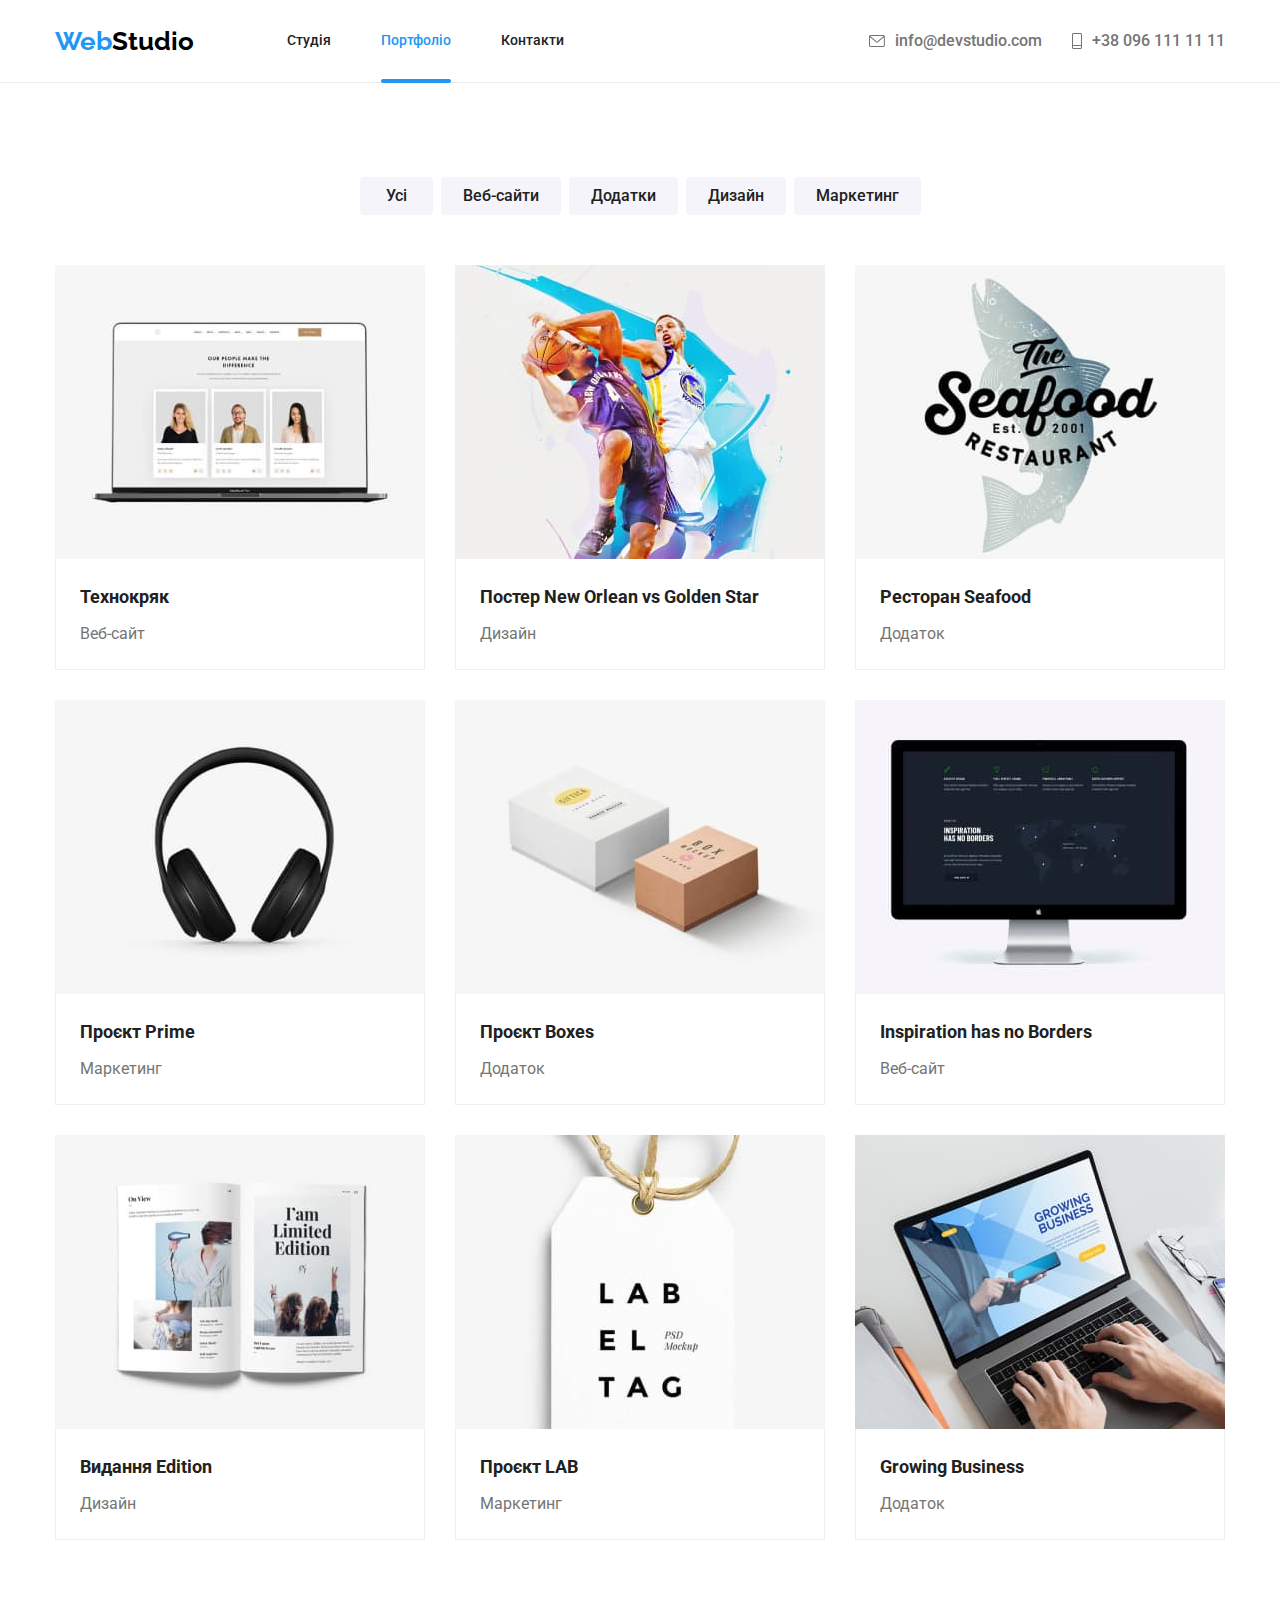
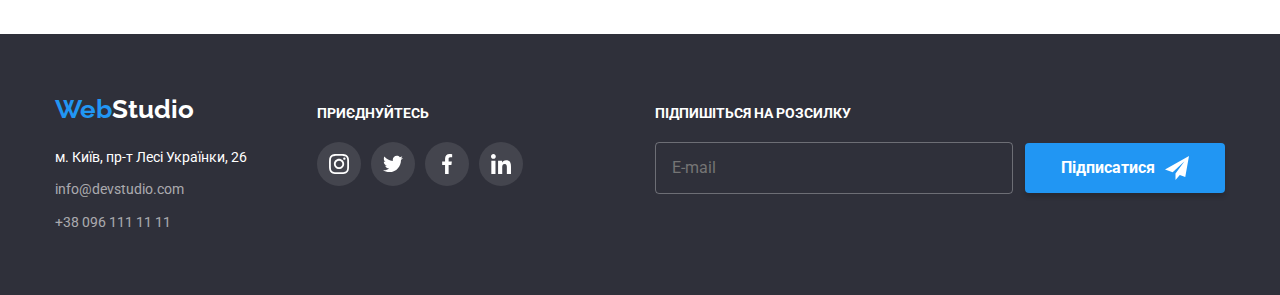
==== commit 5918ce9e: "overlay" ====
--- a/portfolio.html
+++ b/portfolio.html
@@ -15,6 +15,7 @@
       rel="stylesheet"
       href="https://cdn.jsdelivr.net/npm/modern-normalize@1.1.0/modern-normalize.min.css"
     />
+    <link rel="stylesheet" href="./css/styles.css" />
     <link rel="stylesheet" href="./css/main.min.css" />
   </head>
   <body>
--- a/css/main.min.css
+++ b/css/main.min.css
@@ -1 +1 @@
-:root{--primary-font-color: rgba(117, 117, 117, 1);--primari-buckground-color: rgba(255, 255, 255, 1);--secondary-font-color: rgba(33, 150, 243, 1);--third-font-color: rgba(33, 33, 33, 1);--font-color-footer: rgba(255, 255, 255, 0.6);--font-color-logo-2: rgba(0, 0, 0, 1);--buckground-color-1: rgba(245, 244, 250, 1);--buckground-color-2: rgba(47, 48, 58, 1);--contact-color: rgba(117, 117, 117, 1);--animation: 250ms cubic-bezier(0.4, 0, 0.2, 1)}.visually-hidden{position:absolute;white-space:nowrap;width:1px;height:1px;overflow:hidden;border:0;padding:0;clip:rect(0 0 0 0);clip-path:inset(50%);margin:-1px}body{background-color:var(--primari-buckground-color);color:var(--primary-font-color);font-family:"Roboto",sans-serif;font-weight:400;font-size:14px}a{text-decoration:none}.list{list-style:none}img{display:block}h1,h2,h3,h4,p{margin-top:0;margin-bottom:0}ul{margin-top:0;margin-bottom:0;padding-left:0}img{display:block;max-width:100%;height:auto}.section{padding-top:94px;padding-bottom:94px}.container{width:1200px;margin-left:auto;margin-right:auto;padding-left:15px;padding-right:15px}.button-posluga{background-color:var(--secondary-font-color);color:var(--primari-buckground-color);cursor:pointer;font-weight:700;font-size:16px;line-height:1.87;border-radius:4px;border:none;cursor:pointer;display:inline-block;width:216px;height:50px;transition:background-color var(--animation)}.button-posluga:hover,.button-posluga:focus{background-color:#188ce8;color:var(--primari-buckground-color)}.btn-flex{display:flex;justify-content:center;margin-bottom:50px;column-gap:8px}.button-portfolio{display:inline-block;min-width:73px;padding:6px 22px;border:none;background-color:var(--buckground-color-1);color:var(--third-font-color);cursor:pointer;font-weight:500;font-size:16px;line-height:1.62;border-radius:4px;transition:color var(--animation),background-color var(--animation),box-shadow var(--animation)}.button-portfolio:focus,.button-portfolio:hover{background-color:var(--secondary-font-color);color:var(--primari-buckground-color);box-shadow:0px 3px 1px rgba(0,0,0,.1),0px 1px 2px rgba(0,0,0,.08),0px 2px 2px rgba(0,0,0,.12)}.molal-btn-submit{display:flex;align-items:center;justify-content:center;font-weight:700;font-size:16px;line-height:1.87;color:var(--primari-buckground-color);background-color:var(--secondary-font-color);border-radius:4px;border:none;width:200px;height:50px;align-self:center;box-shadow:0px 4px 4px rgba(0,0,0,.15);cursor:pointer;transition:background-color var(--animation)}.molal-btn-submit:hover,.molal-btn-submi:focus{background-color:#188ce8}.footer-email-btn{display:flex;align-items:center;justify-content:center;font-weight:700;font-size:16px;line-height:1.87;color:var(--primari-buckground-color);background-color:var(--secondary-font-color);border-radius:4px;border:none;width:200px;height:50px;align-self:center;box-shadow:0px 4px 4px rgba(0,0,0,.15);border-radius:4px;cursor:pointer;transition:background-color var(--animation)}.footer-email-btn:hover,.footer-email-btn:focus{background-color:#188ce8}.title-h1{text-transform:uppercase;color:var(--primari-buckground-color);font-weight:900;font-size:44px;line-height:1.36;max-width:696px;margin-left:auto;margin-right:auto;margin-bottom:30px}.title-h3{text-transform:uppercase;color:var(--third-font-color);font-weight:700;font-size:14px;line-height:1.14;max-width:270px;margin-bottom:10px}.title-h3-2{color:var(--third-font-color);font-weight:500;font-size:16px;line-height:1.19;margin-bottom:10px}.title-h2{color:var(--third-font-color);font-weight:700;font-size:36px;line-height:1.16;margin-bottom:50px;text-align:center}.title-h2-2{color:var(--third-font-color);font-weight:700;font-size:18px;line-height:2;max-width:322px;margin-left:24px}.title-form{display:block;font-size:12px;line-height:1.16;color:var(--contact-color);margin-bottom:4px}.text-perevag{line-height:1.7;max-width:270px}.description-text{font-weight:700;line-height:1.14;text-align:center;color:var(--primari-buckground-color);text-transform:uppercase;padding:27px 0px}.profession{color:var(--primary-font-color);font-size:16px;line-height:1.9;margin-bottom:16px}.footer-text{text-transform:uppercase;color:var(--primari-buckground-color);font-weight:700;font-size:14px;line-height:1.14;margin-bottom:20px}.text-team{font-size:16px;line-height:1.19}.text-team-2{font-family:"Roboto",sans-serif;font-weight:400;font-size:16px;line-height:1.87;color:#757575;padding-top:4px;max-width:322px;margin-left:24px}.header__nav{display:flex;align-items:center}.header__logo{color:var(--secondary-font-color);font-family:"Raleway","sans-serif";font-weight:700;font-size:26px;line-height:1.19}.header__logo--black{color:var(--font-color-logo-2)}.header__logo--white{color:var(--primari-buckground-color)}.nav{display:flex;margin-left:93px;gap:50px}.nav__link{color:var(--third-font-color);font-weight:500;line-height:1.14;display:block;padding-top:32px;padding-bottom:32px;transition:var(--animation)}.nav__link:hover,.nav__link:focus{color:var(--secondary-font-color)}.current{color:var(--secondary-font-color);position:relative}.current::after{content:"";display:block;width:100%;height:4px;background-color:var(--secondary-font-color);position:absolute;left:0;bottom:-2px;border-radius:2px}.contact{display:flex;margin-left:auto;gap:30px}.contact__link{display:inline-flex;padding:32px 0px 32px;align-items:center;color:var(--contact-color);font-weight:500;line-height:1.14;font-size:16px;transition:color var(--animation)}.contact__link:hover,.contact__link:focus{color:var(--secondary-font-color)}.contact__icon{margin-right:10px;fill:currentColor}/*# sourceMappingURL=main.min.css.map */+:root{--primary-font-color: rgba(117, 117, 117, 1);--primari-buckground-color: rgba(255, 255, 255, 1);--secondary-font-color: rgba(33, 150, 243, 1);--third-font-color: rgba(33, 33, 33, 1);--font-color-footer: rgba(255, 255, 255, 0.6);--font-color-logo-2: rgba(0, 0, 0, 1);--buckground-color-1: rgba(245, 244, 250, 1);--buckground-color-2: rgba(47, 48, 58, 1);--contact-color: rgba(117, 117, 117, 1);--animation: 250ms cubic-bezier(0.4, 0, 0.2, 1)}.visually-hidden{position:absolute;white-space:nowrap;width:1px;height:1px;overflow:hidden;border:0;padding:0;clip:rect(0 0 0 0);clip-path:inset(50%);margin:-1px}body{background-color:var(--primari-buckground-color);color:var(--primary-font-color);font-family:"Roboto",sans-serif;font-weight:400;font-size:14px}a{text-decoration:none}.list{list-style:none}img{display:block}h1,h2,h3,h4,p{margin-top:0;margin-bottom:0}ul{margin-top:0;margin-bottom:0;padding-left:0}img{display:block;max-width:100%;height:auto}.section{padding-top:94px;padding-bottom:94px}.container{width:1200px;margin-left:auto;margin-right:auto;padding-left:15px;padding-right:15px}.button-posluga{background-color:var(--secondary-font-color);color:var(--primari-buckground-color);cursor:pointer;font-weight:700;font-size:16px;line-height:1.87;border-radius:4px;border:none;cursor:pointer;display:inline-block;width:216px;height:50px;transition:background-color var(--animation)}.button-posluga:hover,.button-posluga:focus{background-color:#188ce8;color:var(--primari-buckground-color)}.molal-btn-submit{display:flex;align-items:center;justify-content:center;font-weight:700;font-size:16px;line-height:1.87;color:var(--primari-buckground-color);background-color:var(--secondary-font-color);border-radius:4px;border:none;width:200px;height:50px;align-self:center;box-shadow:0px 4px 4px rgba(0,0,0,.15);cursor:pointer;transition:background-color var(--animation)}.molal-btn-submit:hover,.molal-btn-submi:focus{background-color:#188ce8}.footer-email-btn{display:flex;align-items:center;justify-content:center;font-weight:700;font-size:16px;line-height:1.87;color:var(--primari-buckground-color);background-color:var(--secondary-font-color);border-radius:4px;border:none;width:200px;height:50px;align-self:center;box-shadow:0px 4px 4px rgba(0,0,0,.15);border-radius:4px;cursor:pointer;transition:background-color var(--animation)}.footer-email-btn:hover,.footer-email-btn:focus{background-color:#188ce8}.title-h2{color:var(--third-font-color);font-weight:700;font-size:36px;line-height:1.16;margin-bottom:50px;text-align:center}.header__logo{color:var(--secondary-font-color);font-family:"Raleway","sans-serif";font-weight:700;font-size:26px;line-height:1.19}.header__logo--black{color:var(--font-color-logo-2)}.header__logo--white{color:var(--primari-buckground-color)}.backdrop{position:fixed;top:0;left:0;width:100%;height:100%;background-color:rgba(0,0,0,.2);z-index:100;transition:opacity var(--animation),visibility var(--animation)}.is-hidden{visibility:hidden;opacity:0;pointer-events:none}.modal{padding:40px;width:528px;min-height:580px;background-color:var(--primari-buckground-color);position:absolute;top:50%;left:50%;transform:translate(-50%, -50%)}.close-btn{position:absolute;top:8px;right:8px;display:flex;align-items:center;justify-content:center;width:30px;height:30px;cursor:pointer;background-color:rgba(0,0,0,0);border-radius:50%;border:1px solid rgba(0,0,0,.1);padding:0px}.modal-close{transition:fill var(--animation)}.close-btn:hover .modal-close{fill:var(--secondary-font-color)}.title-form{display:block;font-size:12px;line-height:1.16;color:var(--contact-color);margin-bottom:4px}.modal-text{font-weight:700;font-size:20px;line-height:1.15;color:var(--third-font-color);text-align:center;margin-bottom:12px}.modal-form{display:flex;flex-direction:column}.modal-text-form{margin-bottom:10px}.modal-icon-wrapper{position:relative}.modal-icon{position:absolute;top:50%;left:12px;transform:translateY(-50%);display:block;fill:var(--third-font-color);transition:fill var(--animation),border var(--animation)}.input-form:hover,.input-form:focus{border:1px solid var(--secondary-font-color)}.input-form:hover+.modal-icon{fill:var(--secondary-font-color)}.input-form:focus+.modal-icon{fill:var(--secondary-font-color)}.input-form{width:100%;height:40px;border:1px solid rgba(33,33,33,.2);border-radius:4px;cursor:pointer;outline:rgba(0,0,0,0);padding-left:42px;transition:border-color var(--animation)}.modal-form-user{margin-bottom:20px}.input-form-user{display:flex;width:100%;height:120px;border:1px solid rgba(33,33,33,.2);border-radius:4px;resize:none;outline:rgba(0,0,0,0);padding:12px 16px;transition:border-color var(--animation)}.input-form-user::placeholder{font-size:12px;line-height:1.17;color:rgba(117,117,117,.5)}.input-form-user:hover,.input-form-user:focus{outline:none;border-color:var(--secondary-font-color)}.checkbox-policy{display:flex;align-items:center;justify-content:center;margin-bottom:30px;gap:9px}.input-form-policy{position:absolute;appearance:none}.input-form-policy:checked+.checkbox-icon{background-color:var(--secondary-font-color)}.input-form-policy:checked+.checkbox-icon .checkbox-choice{display:block}.input-form-policy:focus+.checkbox-icon{box-shadow:0 0 0 2px var(--secondary-font-color)}.modal-policy{font-family:"Roboto",sans-serif;font-weight:400;font-size:14px;line-height:1.71;color:var(--secondary-font-color);text-decoration:underline}.title-form-policy{display:inline-block;line-height:1.71;color:var(--contact-color)}.checkbox-icon{width:16px;height:15px;border:1px solid var(--third-font-color);border-radius:4px;cursor:pointer}.checkbox-choice{display:none;fill:var(--primari-buckground-color)}.portfolio-wrapper{position:relative;overflow:hidden}.overlay{font-family:"Roboto",sans-serif;font-weight:400;font-size:18px;color:var(--primari-buckground-color);background-color:rgba(33,150,243,.9);line-height:1.55;padding:63px 24px;position:absolute;top:0;left:0;height:100%;width:100%;transform:translateY(100%);transition:transform var(--animation)}.portfolio-link:hover .overlay,.portfolio-link:focus .overlay{transform:translateY(0%)}.header{border-bottom:1px solid #ececec}.header__section{display:flex;align-items:center}.header__nav{display:flex;align-items:center}.nav{display:flex;margin-left:93px;gap:50px}.nav__link{color:var(--third-font-color);font-weight:500;line-height:1.14;display:block;padding-top:32px;padding-bottom:32px;transition:var(--animation)}.nav__link:hover,.nav__link:focus{color:var(--secondary-font-color)}.current{color:var(--secondary-font-color);position:relative}.current::after{content:"";display:block;width:100%;height:4px;background-color:var(--secondary-font-color);position:absolute;left:0;bottom:-2px;border-radius:2px}.contact{display:flex;margin-left:auto;gap:30px}.contact__link{display:inline-flex;padding:32px 0px 32px;align-items:center;color:var(--contact-color);font-weight:500;line-height:1.14;font-size:16px;transition:color var(--animation)}.contact__link:hover,.contact__link:focus{color:var(--secondary-font-color)}.contact__icon{margin-right:10px;fill:currentColor}.title-h1{text-transform:uppercase;color:var(--primari-buckground-color);font-weight:900;font-size:44px;line-height:1.36;max-width:696px;margin-left:auto;margin-right:auto;margin-bottom:30px}.section-hero{background-image:linear-gradient(rgba(47, 48, 58, 0.4), rgba(47, 48, 58, 0.4)),url(../images/bg.jpg);background-repeat:no-repeat;background-position:center;padding-top:200px;padding-bottom:200px;text-align:center;background-color:var(--buckground-color-2);background-size:1600px}.title-h3{text-transform:uppercase;color:var(--third-font-color);font-weight:700;font-size:14px;line-height:1.14;max-width:270px;margin-bottom:10px}.perevagi-list{display:flex}.perevagi-fon:not(:last-child){margin-right:30px;max-width:270px}.perevagi-icon{display:flex;width:270px;height:120px;align-items:center;justify-content:center;flex-direction:column;margin-bottom:30px;background-color:var(--buckground-color-1)}.list-perevag{display:flex;column-gap:30px}.text-perevag{line-height:1.7;max-width:270px}.icon-win{align-items:center}.section-bott{padding-bottom:94px}.hobby{display:flex;column-gap:30px}.hobby li{position:relative}.description{position:absolute;display:flex;align-items:center;justify-content:center;left:0;bottom:0;width:100%;height:70px;left:0;bottom:0;background:rgba(47,48,58,.8)}.description-text{font-weight:700;line-height:1.14;text-align:center;color:var(--primari-buckground-color);text-transform:uppercase;padding:27px 0px}.text-team{font-size:16px;line-height:1.19}.color-team{background-color:var(--buckground-color-1)}.list-team{display:flex;column-gap:30px}.color-foto-team{background-color:var(--primari-buckground-color);max-width:270px;text-align:center}.title-h3-2{color:var(--third-font-color);font-weight:500;font-size:16px;line-height:1.19;margin-bottom:10px}.profession{color:var(--primary-font-color);font-size:16px;line-height:1.9;margin-bottom:16px}.team-box{padding:30px 0px}.team-icon{padding:0;margin:0;display:flex;column-gap:10px;justify-content:center}.team-fon{width:44px;height:44px;border-radius:50%;display:flex;align-items:center;justify-content:center;transition:background-color var(--animation)}.team-fon svg{fill:#afb1b8;transition:fill var(--animation)}.team-fon:hover,.team-fon:focus{background-color:#2196f3}.team-fon:hover svg,.team-fon:focus svg{fill:#fff}.client{padding:0;margin:0;display:flex;column-gap:30px;justify-content:center}.client-fon{padding:0;margin:0;display:flex;width:170px;height:92px;border:1px solid #afb1b8;border-radius:4px;align-items:center;justify-content:center;transition:border var(--animation)}.client-fon svg{fill:#afb1b8;transition:fill var(--animation)}.client-fon:hover svg,.client-fon:focus svg{fill:#2196f3}.client-fon:hover,.client-fon:focus{border:1px solid #2196f3;border-radius:4px}.footer-text{text-transform:uppercase;color:var(--primari-buckground-color);font-weight:700;font-size:14px;line-height:1.14;margin-bottom:20px}.site-footer{color:var(--font-color-footer);line-height:1.7;transition:color var(--animation);font-style:normal}.site-footer:hover,.site-footer:focus{color:var(--secondary-font-color)}.site-footer-2{color:var(--primari-buckground-color);transition:color var(--animation);font-style:normal}.site-footer-2:hover,.site-footer-2:focus{color:var(--secondary-font-color)}.footer-top{margin-top:20px}.footer-bottom{margin-bottom:9px}.section-footer{background-color:var(--buckground-color-2);line-height:1.7;padding:60px 0px}.footer-icon{display:flex;padding:0;margin-top:0;gap:10px;align-items:center}.footer-fon{width:44px;height:44px;background-color:rgba(255,255,255,.1);border-radius:50%;display:flex;align-items:center;justify-content:center;transition:background-color var(--animation)}.footer-fon svg{fill:#fff}.footer-fon:hover,.footer-fon:focus{background-color:#2196f3}.section-footer .footer-block{display:flex;align-items:baseline}.section-footer .footer-list{margin-left:70px}.footer-form{margin-left:auto}.footer-email-form{display:flex}.footer-email-form{display:flex}.email-form-input{padding:15px 16px;width:358px;background-color:rgba(0,0,0,0);border:1px solid rgba(255,255,255,.3);border-radius:4px;font-size:16px;line-height:1.25;color:rgba(255,255,255,.6)}.email-form-field{margin-right:12px}.footer-btn-icon{fill:var(--primari-buckground-color);margin-left:10px}.title-h2-2{color:var(--third-font-color);font-weight:700;font-size:18px;line-height:2;max-width:322px;margin-left:24px}.text-team-2{font-family:"Roboto",sans-serif;font-weight:400;font-size:16px;line-height:1.87;color:#757575;padding-top:4px;max-width:322px;margin-left:24px}.portfolio-box{padding:20px 0px;border:1px solid #eee;border-top:none}.btn-flex{display:flex;justify-content:center;margin-bottom:50px;column-gap:8px}.button-portfolio{display:inline-block;min-width:73px;padding:6px 22px;border:none;background-color:var(--buckground-color-1);color:var(--third-font-color);cursor:pointer;font-weight:500;font-size:16px;line-height:1.62;border-radius:4px;transition:color var(--animation),background-color var(--animation),box-shadow var(--animation)}.button-portfolio:focus,.button-portfolio:hover{background-color:var(--secondary-font-color);color:var(--primari-buckground-color);box-shadow:0px 3px 1px rgba(0,0,0,.1),0px 1px 2px rgba(0,0,0,.08),0px 2px 2px rgba(0,0,0,.12)}.flex-container{padding:0;margin:0;display:flex;flex-wrap:wrap;margin-left:-30px;margin-top:-30px}.flex-container .flex-element{width:370px;margin-left:30px;margin-top:30px}.portfolio-link{display:block;transition:box-shadow var(--animation)}.portfolio-link:hover,.portfolio-link:focus{box-shadow:0px 1px 1px rgba(0,0,0,.12),0px 4px 4px rgba(0,0,0,.06),1px 4px 6px rgba(0,0,0,.16)}/*# sourceMappingURL=main.min.css.map */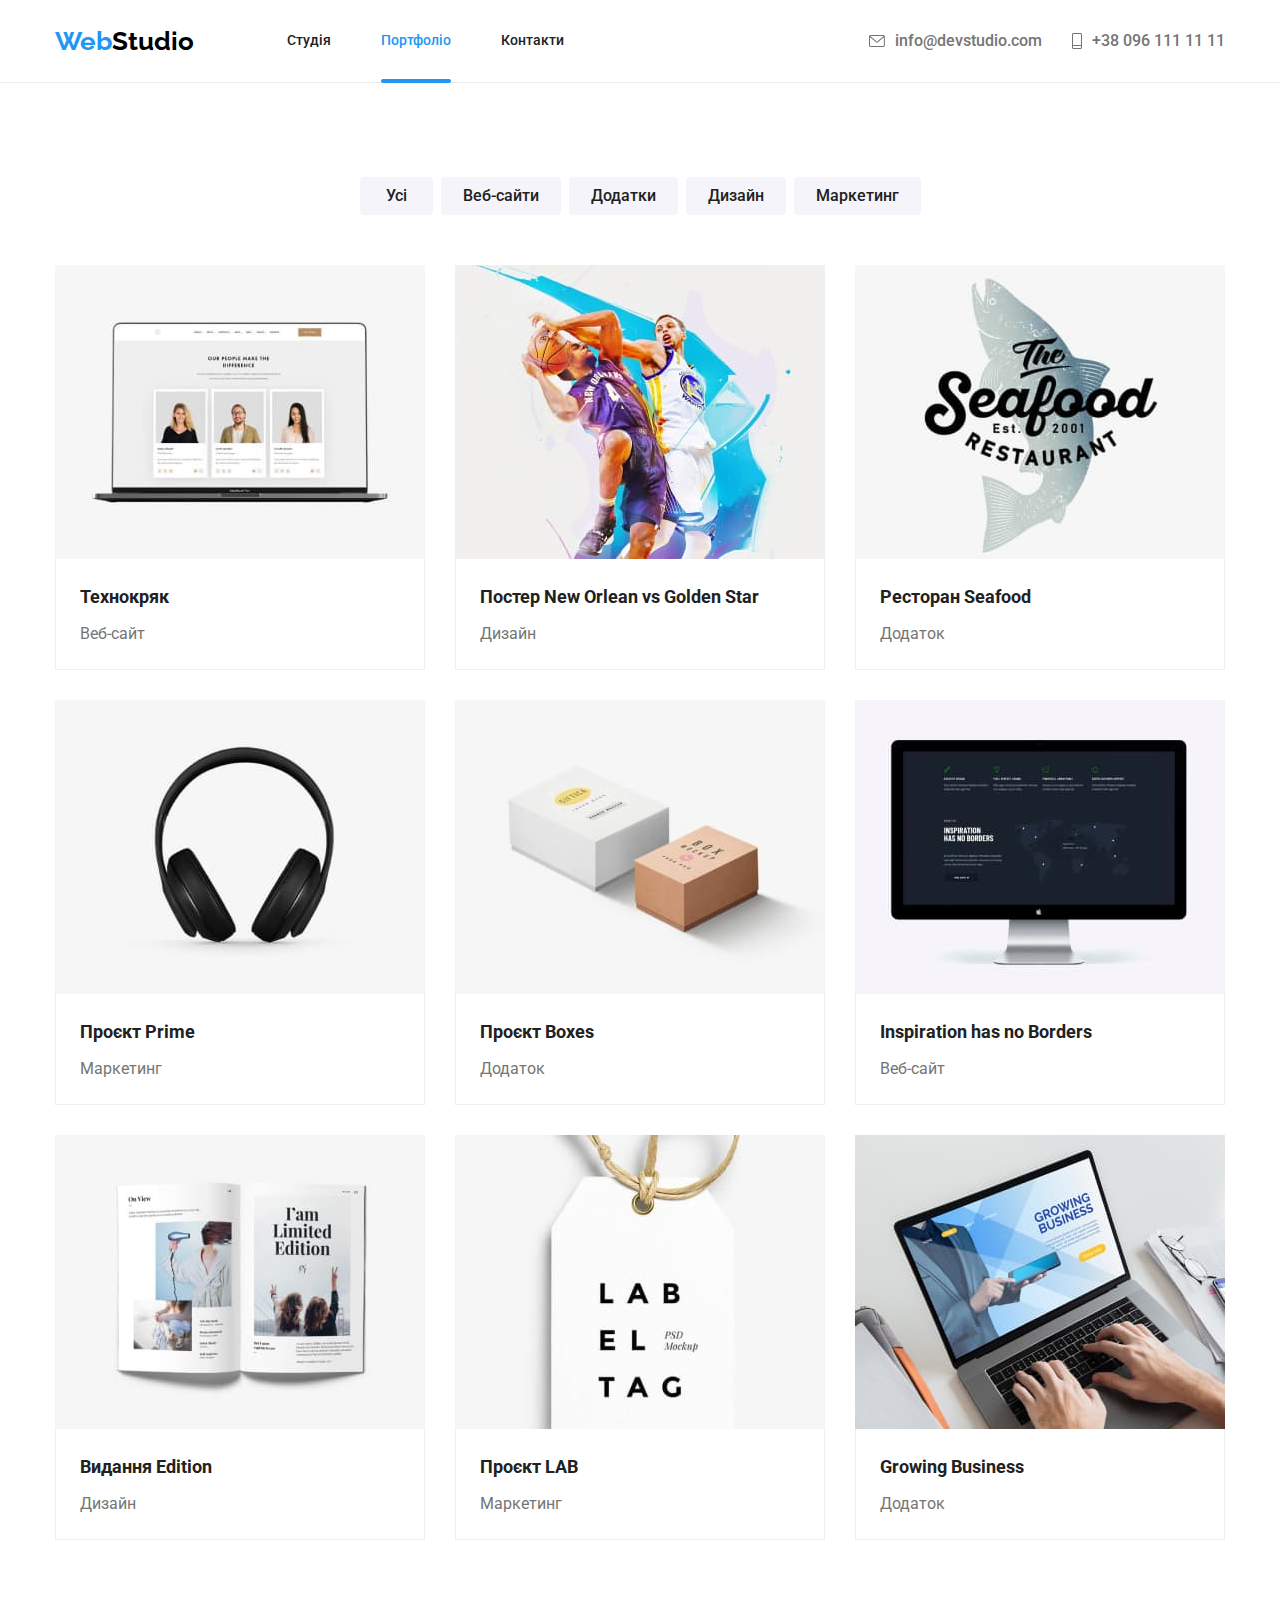
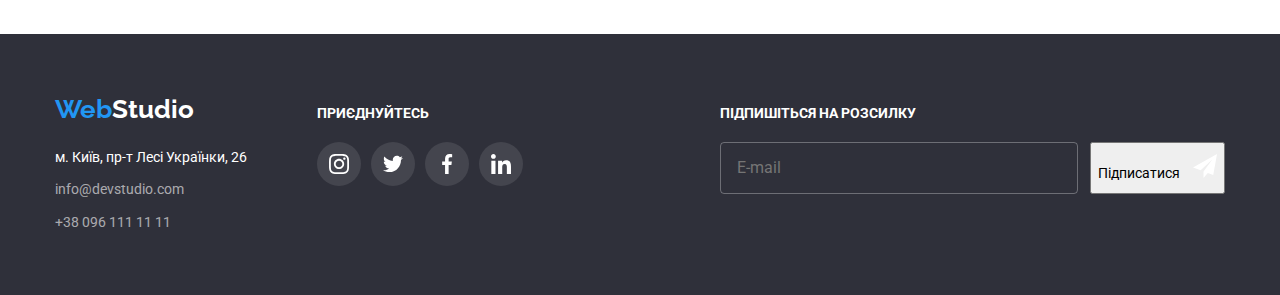
==== commit 5051135e: "&focus" ====
--- a/portfolio.html
+++ b/portfolio.html
@@ -15,7 +15,6 @@
       rel="stylesheet"
       href="https://cdn.jsdelivr.net/npm/modern-normalize@1.1.0/modern-normalize.min.css"
     />
-    <link rel="stylesheet" href="./css/styles.css" />
     <link rel="stylesheet" href="./css/main.min.css" />
   </head>
   <body>
@@ -23,12 +22,12 @@
       <div class="container header__section">
         <nav class="header__nav">
           <a href="./index.html" class="header__logo" lang="en">
-            Web<span class="header__logo--black">Studio</span></a
+            Web<span class="header__logo_black">Studio</span></a
           >
           <ul class="nav list">
             <li class="nav__item"><a href="./index.html" class="nav__link">Студія</a></li>
             <li class="nav__item">
-              <a href="./portfolio.html" class="nav__link current">Портфоліо</a>
+              <a href="./portfolio.html" class="nav__link nav__link_current">Портфоліо</a>
             </li>
             <li class="nav__item"><a href="" class="nav__link">Контакти</a></li>
           </ul>
@@ -244,7 +243,7 @@
       <div class="container footer-block">
         <div class="">
           <a href="./index.html" class="header__logo" lang="en">
-            Web<span class="header__logo--white">Studio</span></a
+            Web<span class="header__logo_white">Studio</span></a
           >
           <address class="">
             <ul class="site-footer list">
@@ -268,28 +267,28 @@
           <ul class="list footer-icon">
             <li>
               <a href="" class="footer-fon">
-                <svg aria-label="" width="20" height="20">
+                <svg class="footer__icon"  aria-label="" width="20" height="20">
                   <use href="./images/icons.svg#icon-instagram"></use>
                 </svg>
               </a>
             </li>
             <li>
               <a href="" class="footer-fon">
-                <svg aria-label="" width="20" height="20">
+                <svg class="footer__icon"  aria-label="" width="20" height="20">
                   <use href="./images/icons.svg#icon-twitter"></use>
                 </svg>
               </a>
             </li>
             <li>
               <a href="" class="footer-fon">
-                <svg aria-label="" width="20" height="20">
+                <svg class="footer__icon"  aria-label="" width="20" height="20">
                   <use href="./images/icons.svg#icon-facebook"></use>
                 </svg>
               </a>
             </li>
             <li>
               <a href="" class="footer-fon">
-                <svg aria-label="" width="20" height="20">
+                <svg class="footer__icon"  aria-label="" width="20" height="20">
                   <use href="./images/icons.svg#icon-linkedin"></use>
                 </svg>
               </a>
@@ -318,4 +317,4 @@
       </div>
     </footer>
   </body>
-</html>
+</html>--- a/css/main.min.css
+++ b/css/main.min.css
@@ -1 +1 @@
-:root{--primary-font-color: rgba(117, 117, 117, 1);--primari-buckground-color: rgba(255, 255, 255, 1);--secondary-font-color: rgba(33, 150, 243, 1);--third-font-color: rgba(33, 33, 33, 1);--font-color-footer: rgba(255, 255, 255, 0.6);--font-color-logo-2: rgba(0, 0, 0, 1);--buckground-color-1: rgba(245, 244, 250, 1);--buckground-color-2: rgba(47, 48, 58, 1);--contact-color: rgba(117, 117, 117, 1);--animation: 250ms cubic-bezier(0.4, 0, 0.2, 1)}.visually-hidden{position:absolute;white-space:nowrap;width:1px;height:1px;overflow:hidden;border:0;padding:0;clip:rect(0 0 0 0);clip-path:inset(50%);margin:-1px}body{background-color:var(--primari-buckground-color);color:var(--primary-font-color);font-family:"Roboto",sans-serif;font-weight:400;font-size:14px}a{text-decoration:none}.list{list-style:none}img{display:block}h1,h2,h3,h4,p{margin-top:0;margin-bottom:0}ul{margin-top:0;margin-bottom:0;padding-left:0}img{display:block;max-width:100%;height:auto}.section{padding-top:94px;padding-bottom:94px}.container{width:1200px;margin-left:auto;margin-right:auto;padding-left:15px;padding-right:15px}.button-posluga{background-color:var(--secondary-font-color);color:var(--primari-buckground-color);cursor:pointer;font-weight:700;font-size:16px;line-height:1.87;border-radius:4px;border:none;cursor:pointer;display:inline-block;width:216px;height:50px;transition:background-color var(--animation)}.button-posluga:hover,.button-posluga:focus{background-color:#188ce8;color:var(--primari-buckground-color)}.molal-btn-submit{display:flex;align-items:center;justify-content:center;font-weight:700;font-size:16px;line-height:1.87;color:var(--primari-buckground-color);background-color:var(--secondary-font-color);border-radius:4px;border:none;width:200px;height:50px;align-self:center;box-shadow:0px 4px 4px rgba(0,0,0,.15);cursor:pointer;transition:background-color var(--animation)}.molal-btn-submit:hover,.molal-btn-submi:focus{background-color:#188ce8}.footer-email-btn{display:flex;align-items:center;justify-content:center;font-weight:700;font-size:16px;line-height:1.87;color:var(--primari-buckground-color);background-color:var(--secondary-font-color);border-radius:4px;border:none;width:200px;height:50px;align-self:center;box-shadow:0px 4px 4px rgba(0,0,0,.15);border-radius:4px;cursor:pointer;transition:background-color var(--animation)}.footer-email-btn:hover,.footer-email-btn:focus{background-color:#188ce8}.title-h2{color:var(--third-font-color);font-weight:700;font-size:36px;line-height:1.16;margin-bottom:50px;text-align:center}.header__logo{color:var(--secondary-font-color);font-family:"Raleway","sans-serif";font-weight:700;font-size:26px;line-height:1.19}.header__logo--black{color:var(--font-color-logo-2)}.header__logo--white{color:var(--primari-buckground-color)}.backdrop{position:fixed;top:0;left:0;width:100%;height:100%;background-color:rgba(0,0,0,.2);z-index:100;transition:opacity var(--animation),visibility var(--animation)}.is-hidden{visibility:hidden;opacity:0;pointer-events:none}.modal{padding:40px;width:528px;min-height:580px;background-color:var(--primari-buckground-color);position:absolute;top:50%;left:50%;transform:translate(-50%, -50%)}.close-btn{position:absolute;top:8px;right:8px;display:flex;align-items:center;justify-content:center;width:30px;height:30px;cursor:pointer;background-color:rgba(0,0,0,0);border-radius:50%;border:1px solid rgba(0,0,0,.1);padding:0px}.modal-close{transition:fill var(--animation)}.close-btn:hover .modal-close{fill:var(--secondary-font-color)}.title-form{display:block;font-size:12px;line-height:1.16;color:var(--contact-color);margin-bottom:4px}.modal-text{font-weight:700;font-size:20px;line-height:1.15;color:var(--third-font-color);text-align:center;margin-bottom:12px}.modal-form{display:flex;flex-direction:column}.modal-text-form{margin-bottom:10px}.modal-icon-wrapper{position:relative}.modal-icon{position:absolute;top:50%;left:12px;transform:translateY(-50%);display:block;fill:var(--third-font-color);transition:fill var(--animation),border var(--animation)}.input-form:hover,.input-form:focus{border:1px solid var(--secondary-font-color)}.input-form:hover+.modal-icon{fill:var(--secondary-font-color)}.input-form:focus+.modal-icon{fill:var(--secondary-font-color)}.input-form{width:100%;height:40px;border:1px solid rgba(33,33,33,.2);border-radius:4px;cursor:pointer;outline:rgba(0,0,0,0);padding-left:42px;transition:border-color var(--animation)}.modal-form-user{margin-bottom:20px}.input-form-user{display:flex;width:100%;height:120px;border:1px solid rgba(33,33,33,.2);border-radius:4px;resize:none;outline:rgba(0,0,0,0);padding:12px 16px;transition:border-color var(--animation)}.input-form-user::placeholder{font-size:12px;line-height:1.17;color:rgba(117,117,117,.5)}.input-form-user:hover,.input-form-user:focus{outline:none;border-color:var(--secondary-font-color)}.checkbox-policy{display:flex;align-items:center;justify-content:center;margin-bottom:30px;gap:9px}.input-form-policy{position:absolute;appearance:none}.input-form-policy:checked+.checkbox-icon{background-color:var(--secondary-font-color)}.input-form-policy:checked+.checkbox-icon .checkbox-choice{display:block}.input-form-policy:focus+.checkbox-icon{box-shadow:0 0 0 2px var(--secondary-font-color)}.modal-policy{font-family:"Roboto",sans-serif;font-weight:400;font-size:14px;line-height:1.71;color:var(--secondary-font-color);text-decoration:underline}.title-form-policy{display:inline-block;line-height:1.71;color:var(--contact-color)}.checkbox-icon{width:16px;height:15px;border:1px solid var(--third-font-color);border-radius:4px;cursor:pointer}.checkbox-choice{display:none;fill:var(--primari-buckground-color)}.portfolio-wrapper{position:relative;overflow:hidden}.overlay{font-family:"Roboto",sans-serif;font-weight:400;font-size:18px;color:var(--primari-buckground-color);background-color:rgba(33,150,243,.9);line-height:1.55;padding:63px 24px;position:absolute;top:0;left:0;height:100%;width:100%;transform:translateY(100%);transition:transform var(--animation)}.portfolio-link:hover .overlay,.portfolio-link:focus .overlay{transform:translateY(0%)}.header{border-bottom:1px solid #ececec}.header__section{display:flex;align-items:center}.header__nav{display:flex;align-items:center}.nav{display:flex;margin-left:93px;gap:50px}.nav__link{color:var(--third-font-color);font-weight:500;line-height:1.14;display:block;padding-top:32px;padding-bottom:32px;transition:var(--animation)}.nav__link:hover,.nav__link:focus{color:var(--secondary-font-color)}.current{color:var(--secondary-font-color);position:relative}.current::after{content:"";display:block;width:100%;height:4px;background-color:var(--secondary-font-color);position:absolute;left:0;bottom:-2px;border-radius:2px}.contact{display:flex;margin-left:auto;gap:30px}.contact__link{display:inline-flex;padding:32px 0px 32px;align-items:center;color:var(--contact-color);font-weight:500;line-height:1.14;font-size:16px;transition:color var(--animation)}.contact__link:hover,.contact__link:focus{color:var(--secondary-font-color)}.contact__icon{margin-right:10px;fill:currentColor}.title-h1{text-transform:uppercase;color:var(--primari-buckground-color);font-weight:900;font-size:44px;line-height:1.36;max-width:696px;margin-left:auto;margin-right:auto;margin-bottom:30px}.section-hero{background-image:linear-gradient(rgba(47, 48, 58, 0.4), rgba(47, 48, 58, 0.4)),url(../images/bg.jpg);background-repeat:no-repeat;background-position:center;padding-top:200px;padding-bottom:200px;text-align:center;background-color:var(--buckground-color-2);background-size:1600px}.title-h3{text-transform:uppercase;color:var(--third-font-color);font-weight:700;font-size:14px;line-height:1.14;max-width:270px;margin-bottom:10px}.perevagi-list{display:flex}.perevagi-fon:not(:last-child){margin-right:30px;max-width:270px}.perevagi-icon{display:flex;width:270px;height:120px;align-items:center;justify-content:center;flex-direction:column;margin-bottom:30px;background-color:var(--buckground-color-1)}.list-perevag{display:flex;column-gap:30px}.text-perevag{line-height:1.7;max-width:270px}.icon-win{align-items:center}.section-bott{padding-bottom:94px}.hobby{display:flex;column-gap:30px}.hobby li{position:relative}.description{position:absolute;display:flex;align-items:center;justify-content:center;left:0;bottom:0;width:100%;height:70px;left:0;bottom:0;background:rgba(47,48,58,.8)}.description-text{font-weight:700;line-height:1.14;text-align:center;color:var(--primari-buckground-color);text-transform:uppercase;padding:27px 0px}.text-team{font-size:16px;line-height:1.19}.color-team{background-color:var(--buckground-color-1)}.list-team{display:flex;column-gap:30px}.color-foto-team{background-color:var(--primari-buckground-color);max-width:270px;text-align:center}.title-h3-2{color:var(--third-font-color);font-weight:500;font-size:16px;line-height:1.19;margin-bottom:10px}.profession{color:var(--primary-font-color);font-size:16px;line-height:1.9;margin-bottom:16px}.team-box{padding:30px 0px}.team-icon{padding:0;margin:0;display:flex;column-gap:10px;justify-content:center}.team-fon{width:44px;height:44px;border-radius:50%;display:flex;align-items:center;justify-content:center;transition:background-color var(--animation)}.team-fon svg{fill:#afb1b8;transition:fill var(--animation)}.team-fon:hover,.team-fon:focus{background-color:#2196f3}.team-fon:hover svg,.team-fon:focus svg{fill:#fff}.client{padding:0;margin:0;display:flex;column-gap:30px;justify-content:center}.client-fon{padding:0;margin:0;display:flex;width:170px;height:92px;border:1px solid #afb1b8;border-radius:4px;align-items:center;justify-content:center;transition:border var(--animation)}.client-fon svg{fill:#afb1b8;transition:fill var(--animation)}.client-fon:hover svg,.client-fon:focus svg{fill:#2196f3}.client-fon:hover,.client-fon:focus{border:1px solid #2196f3;border-radius:4px}.footer-text{text-transform:uppercase;color:var(--primari-buckground-color);font-weight:700;font-size:14px;line-height:1.14;margin-bottom:20px}.site-footer{color:var(--font-color-footer);line-height:1.7;transition:color var(--animation);font-style:normal}.site-footer:hover,.site-footer:focus{color:var(--secondary-font-color)}.site-footer-2{color:var(--primari-buckground-color);transition:color var(--animation);font-style:normal}.site-footer-2:hover,.site-footer-2:focus{color:var(--secondary-font-color)}.footer-top{margin-top:20px}.footer-bottom{margin-bottom:9px}.section-footer{background-color:var(--buckground-color-2);line-height:1.7;padding:60px 0px}.footer-icon{display:flex;padding:0;margin-top:0;gap:10px;align-items:center}.footer-fon{width:44px;height:44px;background-color:rgba(255,255,255,.1);border-radius:50%;display:flex;align-items:center;justify-content:center;transition:background-color var(--animation)}.footer-fon svg{fill:#fff}.footer-fon:hover,.footer-fon:focus{background-color:#2196f3}.section-footer .footer-block{display:flex;align-items:baseline}.section-footer .footer-list{margin-left:70px}.footer-form{margin-left:auto}.footer-email-form{display:flex}.footer-email-form{display:flex}.email-form-input{padding:15px 16px;width:358px;background-color:rgba(0,0,0,0);border:1px solid rgba(255,255,255,.3);border-radius:4px;font-size:16px;line-height:1.25;color:rgba(255,255,255,.6)}.email-form-field{margin-right:12px}.footer-btn-icon{fill:var(--primari-buckground-color);margin-left:10px}.title-h2-2{color:var(--third-font-color);font-weight:700;font-size:18px;line-height:2;max-width:322px;margin-left:24px}.text-team-2{font-family:"Roboto",sans-serif;font-weight:400;font-size:16px;line-height:1.87;color:#757575;padding-top:4px;max-width:322px;margin-left:24px}.portfolio-box{padding:20px 0px;border:1px solid #eee;border-top:none}.btn-flex{display:flex;justify-content:center;margin-bottom:50px;column-gap:8px}.button-portfolio{display:inline-block;min-width:73px;padding:6px 22px;border:none;background-color:var(--buckground-color-1);color:var(--third-font-color);cursor:pointer;font-weight:500;font-size:16px;line-height:1.62;border-radius:4px;transition:color var(--animation),background-color var(--animation),box-shadow var(--animation)}.button-portfolio:focus,.button-portfolio:hover{background-color:var(--secondary-font-color);color:var(--primari-buckground-color);box-shadow:0px 3px 1px rgba(0,0,0,.1),0px 1px 2px rgba(0,0,0,.08),0px 2px 2px rgba(0,0,0,.12)}.flex-container{padding:0;margin:0;display:flex;flex-wrap:wrap;margin-left:-30px;margin-top:-30px}.flex-container .flex-element{width:370px;margin-left:30px;margin-top:30px}.portfolio-link{display:block;transition:box-shadow var(--animation)}.portfolio-link:hover,.portfolio-link:focus{box-shadow:0px 1px 1px rgba(0,0,0,.12),0px 4px 4px rgba(0,0,0,.06),1px 4px 6px rgba(0,0,0,.16)}/*# sourceMappingURL=main.min.css.map */+:root{--primary-font-color: rgba(117, 117, 117, 1);--primari-buckground-color: rgba(255, 255, 255, 1);--secondary-font-color: rgba(33, 150, 243, 1);--third-font-color: rgba(33, 33, 33, 1);--font-color-footer: rgba(255, 255, 255, 0.6);--font-color-logo-2: rgba(0, 0, 0, 1);--buckground-color-1: rgba(245, 244, 250, 1);--buckground-color-2: rgba(47, 48, 58, 1);--contact-color: rgba(117, 117, 117, 1);--animation: 250ms cubic-bezier(0.4, 0, 0.2, 1)}.visually-hidden{position:absolute;white-space:nowrap;width:1px;height:1px;overflow:hidden;border:0;padding:0;clip:rect(0 0 0 0);clip-path:inset(50%);margin:-1px}body{background-color:var(--primari-buckground-color);color:var(--primary-font-color);font-family:"Roboto",sans-serif;font-weight:400;font-size:14px}a{text-decoration:none}.list{list-style:none}img{display:block}h1,h2,h3,h4,p{margin-top:0;margin-bottom:0}ul{margin-top:0;margin-bottom:0;padding-left:0}img{display:block;max-width:100%;height:auto}.section{padding-top:94px;padding-bottom:94px}.container{width:1200px;margin-left:auto;margin-right:auto;padding-left:15px;padding-right:15px}.molal-btn-submit{display:flex;align-items:center;justify-content:center;font-weight:700;font-size:16px;line-height:1.87;color:var(--primari-buckground-color);background-color:var(--secondary-font-color);border-radius:4px;border:none;width:200px;height:50px;align-self:center;box-shadow:0px 4px 4px rgba(0,0,0,.15);cursor:pointer;transition:background-color var(--animation)}.molal-btn-submit:hover,.molal-btn-submit:focus{background-color:#188ce8}.header__logo{color:var(--secondary-font-color);font-family:"Raleway","sans-serif";font-weight:700;font-size:26px;line-height:1.19}.header__logo_black{color:var(--font-color-logo-2)}.header__logo_white{color:var(--primari-buckground-color)}.backdrop{position:fixed;top:0;left:0;width:100%;height:100%;background-color:rgba(0,0,0,.2);z-index:100;transition:opacity var(--animation),visibility var(--animation)}.is-hidden{visibility:hidden;opacity:0;pointer-events:none}.modal{padding:40px;width:528px;min-height:580px;background-color:var(--primari-buckground-color);position:absolute;top:50%;left:50%;transform:translate(-50%, -50%)}.close-btn{position:absolute;top:8px;right:8px;display:flex;align-items:center;justify-content:center;width:30px;height:30px;cursor:pointer;background-color:rgba(0,0,0,0);border-radius:50%;border:1px solid rgba(0,0,0,.1);padding:0px}.modal-close{transition:fill var(--animation)}.close-btn:hover .modal-close{fill:var(--secondary-font-color)}.title-form{display:block;font-size:12px;line-height:1.16;color:var(--contact-color);margin-bottom:4px}.modal-text{font-weight:700;font-size:20px;line-height:1.15;color:var(--third-font-color);text-align:center;margin-bottom:12px}.modal-form{display:flex;flex-direction:column}.modal-text-form{margin-bottom:10px}.modal-icon-wrapper{position:relative}.modal-icon{position:absolute;top:50%;left:12px;transform:translateY(-50%);display:block;fill:var(--third-font-color);transition:fill var(--animation),border var(--animation)}.input-form:hover+.modal-icon{fill:var(--secondary-font-color)}.input-form:focus+.modal-icon{fill:var(--secondary-font-color)}.input-form{width:100%;height:40px;border:1px solid rgba(33,33,33,.2);border-radius:4px;cursor:pointer;outline:rgba(0,0,0,0);padding-left:42px;transition:border-color var(--animation)}.input-form:hover,.input-form:focus{border:1px solid var(--secondary-font-color)}.modal-form-user{margin-bottom:20px}.input-form-user{display:flex;width:100%;height:120px;border:1px solid rgba(33,33,33,.2);border-radius:4px;resize:none;outline:rgba(0,0,0,0);padding:12px 16px;transition:border-color var(--animation)}.input-form-user:hover,.input-form-user:focus{outline:none;border-color:var(--secondary-font-color)}.input-form-user::placeholder{font-size:12px;line-height:1.17;color:rgba(117,117,117,.5)}.checkbox-policy{display:flex;align-items:center;justify-content:center;margin-bottom:30px;gap:9px}.input-form-policy{position:absolute;appearance:none}.checkbox-icon{width:16px;height:15px;border:1px solid var(--third-font-color);border-radius:4px;cursor:pointer}.input-form-policy:checked+.checkbox-icon{background-color:var(--secondary-font-color)}.input-form-policy:focus+.checkbox-icon{box-shadow:0 0 0 2px var(--secondary-font-color)}.checkbox-choice{display:none;fill:var(--primari-buckground-color)}.input-form-policy:checked+.checkbox-icon .checkbox-choice{display:block}.modal-policy{font-family:"Roboto",sans-serif;font-weight:400;font-size:14px;line-height:1.71;color:var(--secondary-font-color);text-decoration:underline}.title-form-policy{display:inline-block;line-height:1.71;color:var(--contact-color)}.portfolio-wrapper{position:relative;overflow:hidden}.overlay{font-family:"Roboto",sans-serif;font-weight:400;font-size:18px;color:var(--primari-buckground-color);background-color:rgba(33,150,243,.9);line-height:1.55;padding:63px 24px;position:absolute;top:0;left:0;height:100%;width:100%;transform:translateY(100%);transition:transform var(--animation)}.portfolio-link:hover .overlay,.portfolio-link:focus .overlay{transform:translateY(0%)}.header{border-bottom:1px solid #ececec}.header__section{display:flex;align-items:center}.header__nav{display:flex;align-items:center}.nav{display:flex;margin-left:93px;gap:50px}.nav__link{color:var(--third-font-color);font-weight:500;line-height:1.14;display:block;padding-top:32px;padding-bottom:32px;transition:var(--animation)}.nav__link:hover,.nav__link:focus{color:var(--secondary-font-color)}.nav__link_current{color:var(--secondary-font-color);position:relative}.nav__link_current::after{content:"";display:block;width:100%;height:4px;background-color:var(--secondary-font-color);position:absolute;left:0;bottom:-2px;border-radius:2px}.contact{display:flex;margin-left:auto;gap:30px}.contact__link{display:inline-flex;padding:32px 0px 32px;align-items:center;color:var(--contact-color);font-weight:500;line-height:1.14;font-size:16px;transition:color var(--animation)}.contact__link:hover,.contact__link:focus{color:var(--secondary-font-color)}.contact__icon{margin-right:10px;fill:currentColor}.hero{max-width:1600px;padding-top:200px;padding-bottom:200px;text-align:center;background-image:linear-gradient(rgba(47, 48, 58, 0.4), rgba(47, 48, 58, 0.4)),url(../images/bg.jpg);background-color:var(--buckground-color-2);background-repeat:no-repeat;background-position:center;margin-left:auto;margin-right:auto}.hero__title{text-transform:uppercase;color:var(--primari-buckground-color);font-weight:900;font-size:44px;line-height:1.36;max-width:696px;margin-left:auto;margin-right:auto;margin-bottom:30px}.hero__button{background-color:var(--secondary-font-color);color:var(--primari-buckground-color);cursor:pointer;font-weight:700;font-size:16px;line-height:1.87;border-radius:4px;border:none;cursor:pointer;display:inline-block;width:216px;height:50px;transition:background-color var(--animation)}.hero__button:hover,.hero__button:focus{background-color:#188ce8;color:var(--primari-buckground-color)}.advantage{display:flex;column-gap:30px}.advantage__list{display:flex}.advantage__fon:not(:last-child){margin-right:30px;max-width:270px}.advantage__card{display:flex;width:270px;height:120px;align-items:center;justify-content:center;flex-direction:column;margin-bottom:30px;background-color:var(--buckground-color-1)}.advantage__icon{align-items:center}.advantage__title{text-transform:uppercase;color:var(--third-font-color);font-weight:700;font-size:14px;line-height:1.14;max-width:270px;margin-bottom:10px}.advantage__text{line-height:1.7;max-width:270px}.work{padding-bottom:94px}.work__title{color:var(--third-font-color);font-weight:700;font-size:36px;line-height:1.16;margin-bottom:50px;text-align:center}.work__list{display:flex;column-gap:30px}.work__list li{position:relative}.work__card{position:absolute;display:flex;align-items:center;justify-content:center;left:0;bottom:0;width:100%;height:70px;left:0;bottom:0;background:rgba(47,48,58,.8)}.work__text{font-weight:700;line-height:1.14;text-align:center;color:var(--primari-buckground-color);text-transform:uppercase;padding:27px 0px}.team{background-color:var(--buckground-color-1)}.team__title{color:var(--third-font-color);font-weight:700;font-size:36px;line-height:1.16;margin-bottom:50px;text-align:center}.team__list{display:flex;column-gap:30px}.team__img{background-color:var(--primari-buckground-color);max-width:270px;text-align:center}.team__box{padding:30px 0px}.team__worker{color:var(--third-font-color);font-weight:500;font-size:16px;line-height:1.19;margin-bottom:10px}.team__profession{color:var(--primary-font-color);font-size:16px;line-height:1.9;margin-bottom:16px}.team__social{padding:0;margin:0;display:flex;column-gap:10px;justify-content:center}.team__social-fon{fill:#afb1b8;width:44px;height:44px;border-radius:50%;display:flex;align-items:center;justify-content:center;transition:background-color var(--animation),fill var(--animation)}.team__social-fon:hover,.team__social-fon:focus{background-color:#2196f3;fill:#fff}.client{padding:0;margin:0;display:flex;column-gap:30px;justify-content:center}.client__title{color:var(--third-font-color);font-weight:700;font-size:36px;line-height:1.16;margin-bottom:50px;text-align:center}.client-fon{fill:#afb1b8;padding:0;margin:0;display:flex;width:170px;height:92px;border:1px solid #afb1b8;border-radius:4px;align-items:center;justify-content:center;transition:border var(--animation),fill var(--animation)}.client-fon:hover,.client-fon:focus{fill:#2196f3;border:1px solid #2196f3;border-radius:4px}.footer-text{text-transform:uppercase;color:var(--primari-buckground-color);font-weight:700;font-size:14px;line-height:1.14;margin-bottom:20px}.site-footer{color:var(--font-color-footer);line-height:1.7;transition:color var(--animation);font-style:normal}.site-footer:hover,.site-footer:focus{color:var(--secondary-font-color)}.site-footer-2{color:var(--primari-buckground-color);transition:color var(--animation);font-style:normal}.site-footer-2:hover,.site-footer-2:focus{color:var(--secondary-font-color)}.footer-top{margin-top:20px}.footer-bottom{margin-bottom:9px}.section-footer{background-color:var(--buckground-color-2);line-height:1.7;padding:60px 0px}.footer-icon{display:flex;padding:0;margin-top:0;gap:10px;align-items:center}.footer-fon{width:44px;height:44px;background-color:rgba(255,255,255,.1);border-radius:50%;display:flex;align-items:center;justify-content:center;transition:background-color var(--animation)}.footer-fon:hover,.footer-fon:focus{background-color:#2196f3}.footer__icon{fill:#fff}.section-footer .footer-block{display:flex;align-items:baseline}.section-footer .footer-list{margin-left:70px}.footer-form{margin-left:auto}.footer-email-form{display:flex}.footer-email-form{display:flex}.email-form-input{padding:15px 16px;width:358px;background-color:rgba(0,0,0,0);border:1px solid rgba(255,255,255,.3);border-radius:4px;font-size:16px;line-height:1.25;color:rgba(255,255,255,.6)}.email-form-field{margin-right:12px}.footer-btn-icon{fill:var(--primari-buckground-color);margin-left:10px}.footer__button{display:flex;align-items:center;justify-content:center;font-weight:700;font-size:16px;line-height:1.87;color:var(--primari-buckground-color);background-color:var(--secondary-font-color);border-radius:4px;border:none;width:200px;height:50px;align-self:center;box-shadow:0px 4px 4px rgba(0,0,0,.15);border-radius:4px;cursor:pointer;transition:background-color var(--animation)}.footer__button:hover,.footer__button:focus{background-color:#188ce8}.title-h2-2{color:var(--third-font-color);font-weight:700;font-size:18px;line-height:2;max-width:322px;margin-left:24px}.text-team-2{font-family:"Roboto",sans-serif;font-weight:400;font-size:16px;line-height:1.87;color:#757575;padding-top:4px;max-width:322px;margin-left:24px}.portfolio-box{padding:20px 0px;border:1px solid #eee;border-top:none}.btn-flex{display:flex;justify-content:center;margin-bottom:50px;column-gap:8px}.button-portfolio{display:inline-block;min-width:73px;padding:6px 22px;border:none;background-color:var(--buckground-color-1);color:var(--third-font-color);cursor:pointer;font-weight:500;font-size:16px;line-height:1.62;border-radius:4px;transition:color var(--animation),background-color var(--animation),box-shadow var(--animation)}.button-portfolio:focus,.button-portfolio:hover{background-color:var(--secondary-font-color);color:var(--primari-buckground-color);box-shadow:0px 3px 1px rgba(0,0,0,.1),0px 1px 2px rgba(0,0,0,.08),0px 2px 2px rgba(0,0,0,.12)}.flex-container{padding:0;margin:0;display:flex;flex-wrap:wrap;margin-left:-30px;margin-top:-30px}.flex-container .flex-element{width:370px;margin-left:30px;margin-top:30px}.portfolio-link{display:block;transition:box-shadow var(--animation)}.portfolio-link:hover,.portfolio-link:focus{box-shadow:0px 1px 1px rgba(0,0,0,.12),0px 4px 4px rgba(0,0,0,.06),1px 4px 6px rgba(0,0,0,.16)}/*# sourceMappingURL=main.min.css.map */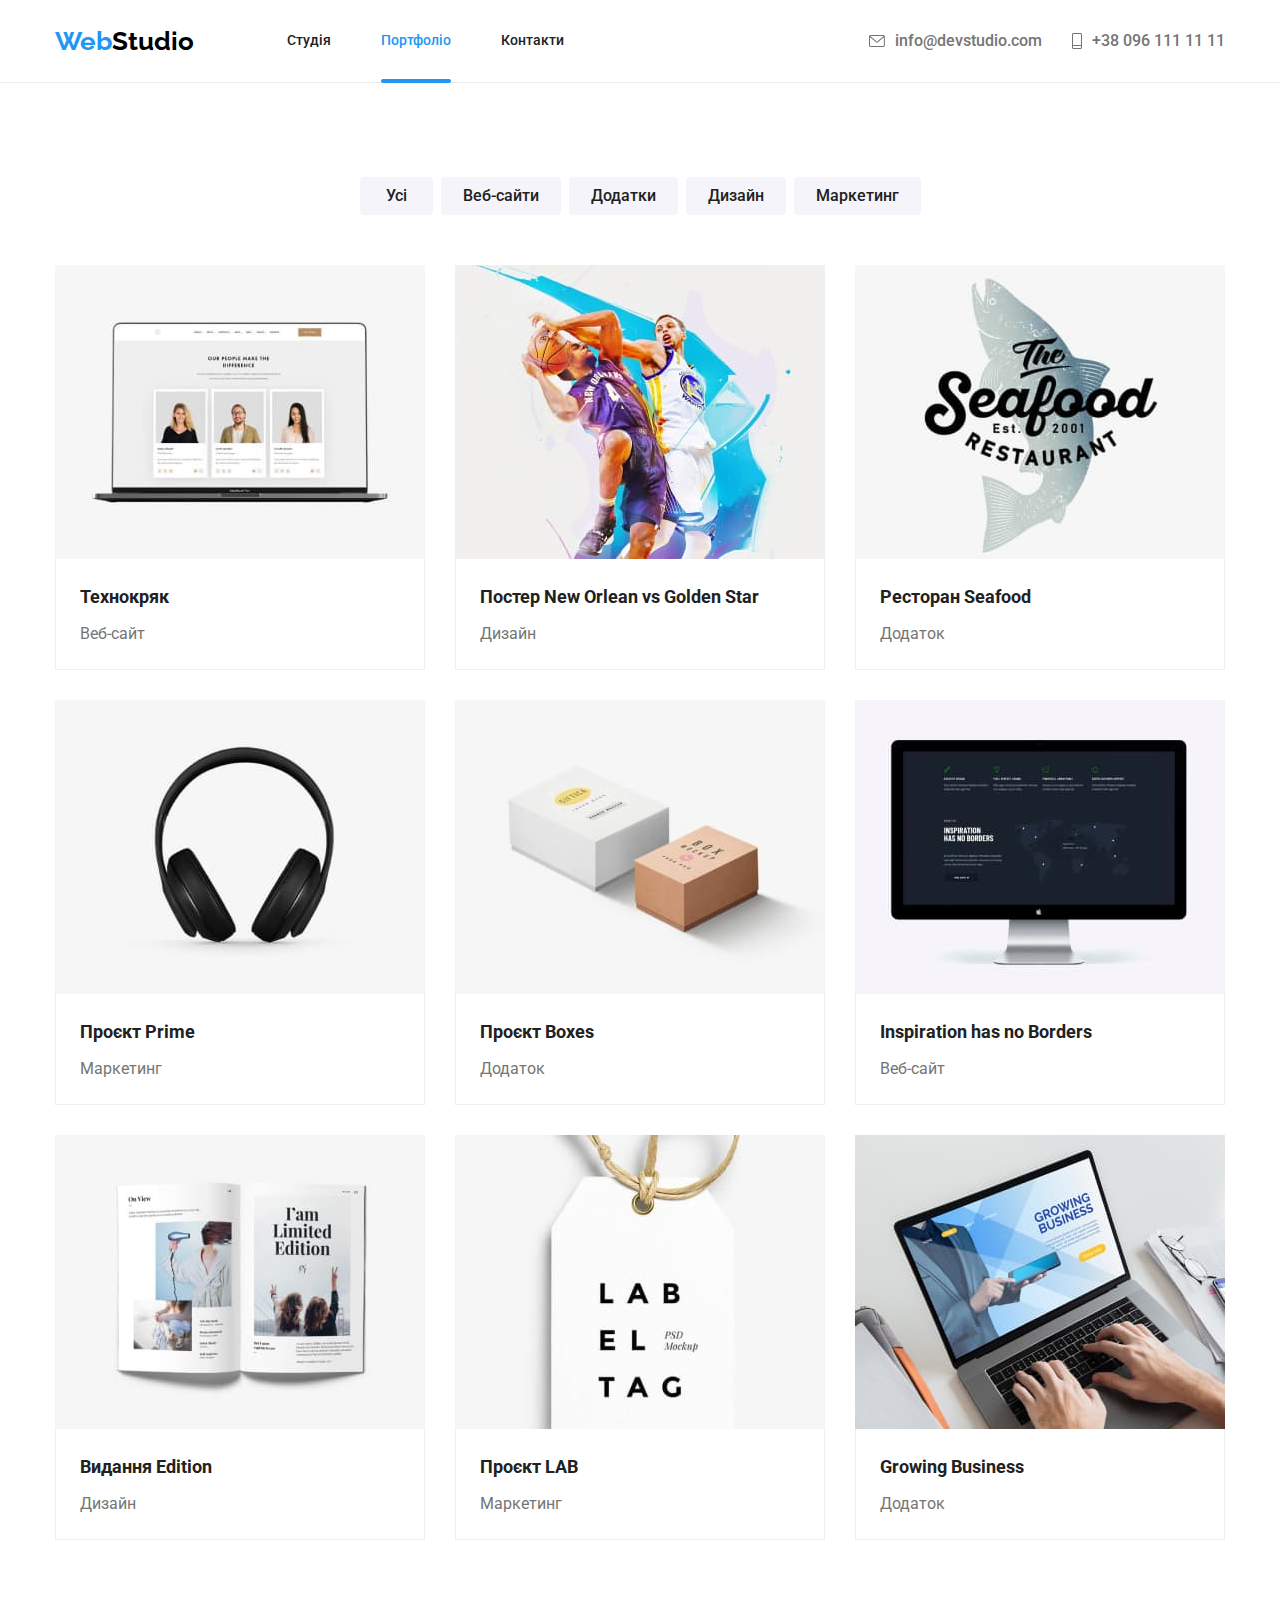
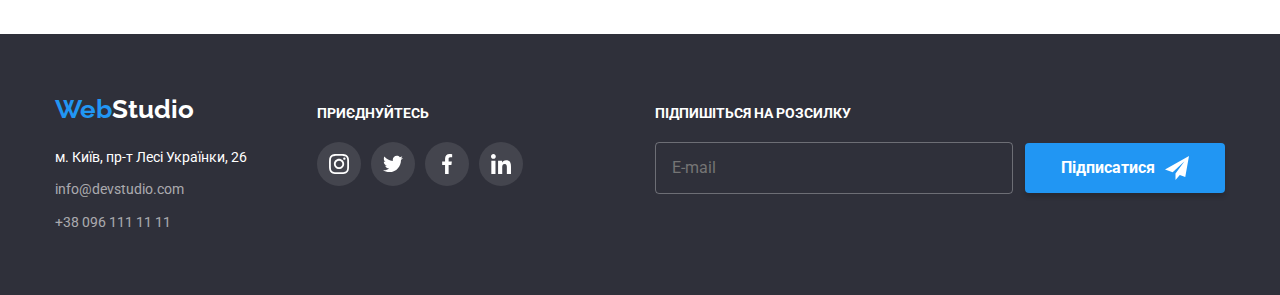
==== commit 550c743d: "footer-btn" ====
--- a/portfolio.html
+++ b/portfolio.html
@@ -267,28 +267,28 @@
           <ul class="list footer-icon">
             <li>
               <a href="" class="footer-fon">
-                <svg class="footer__icon"  aria-label="" width="20" height="20">
+                <svg class="footer__icon" aria-label="" width="20" height="20">
                   <use href="./images/icons.svg#icon-instagram"></use>
                 </svg>
               </a>
             </li>
             <li>
               <a href="" class="footer-fon">
-                <svg class="footer__icon"  aria-label="" width="20" height="20">
+                <svg class="footer__icon" aria-label="" width="20" height="20">
                   <use href="./images/icons.svg#icon-twitter"></use>
                 </svg>
               </a>
             </li>
             <li>
               <a href="" class="footer-fon">
-                <svg class="footer__icon"  aria-label="" width="20" height="20">
+                <svg class="footer__icon" aria-label="" width="20" height="20">
                   <use href="./images/icons.svg#icon-facebook"></use>
                 </svg>
               </a>
             </li>
             <li>
               <a href="" class="footer-fon">
-                <svg class="footer__icon"  aria-label="" width="20" height="20">
+                <svg class="footer__icon" aria-label="" width="20" height="20">
                   <use href="./images/icons.svg#icon-linkedin"></use>
                 </svg>
               </a>
@@ -306,7 +306,10 @@
                 placeholder="E-mail"
                 required
             /></label>
-            <button type="submit" class="footer-email-btn">
+
+            <!-- Кнопка відправки форми -->
+
+            <button type="submit" class="molal-btn-submit">
               Підписатися
               <svg class="footer-btn-icon" width="24" height="24">
                 <use href="./images/icons.svg#icon-send"></use>
@@ -317,4 +320,4 @@
       </div>
     </footer>
   </body>
-</html>+</html>
--- a/css/main.min.css
+++ b/css/main.min.css
@@ -1 +1 @@
-:root{--primary-font-color: rgba(117, 117, 117, 1);--primari-buckground-color: rgba(255, 255, 255, 1);--secondary-font-color: rgba(33, 150, 243, 1);--third-font-color: rgba(33, 33, 33, 1);--font-color-footer: rgba(255, 255, 255, 0.6);--font-color-logo-2: rgba(0, 0, 0, 1);--buckground-color-1: rgba(245, 244, 250, 1);--buckground-color-2: rgba(47, 48, 58, 1);--contact-color: rgba(117, 117, 117, 1);--animation: 250ms cubic-bezier(0.4, 0, 0.2, 1)}.visually-hidden{position:absolute;white-space:nowrap;width:1px;height:1px;overflow:hidden;border:0;padding:0;clip:rect(0 0 0 0);clip-path:inset(50%);margin:-1px}body{background-color:var(--primari-buckground-color);color:var(--primary-font-color);font-family:"Roboto",sans-serif;font-weight:400;font-size:14px}a{text-decoration:none}.list{list-style:none}img{display:block}h1,h2,h3,h4,p{margin-top:0;margin-bottom:0}ul{margin-top:0;margin-bottom:0;padding-left:0}img{display:block;max-width:100%;height:auto}.section{padding-top:94px;padding-bottom:94px}.container{width:1200px;margin-left:auto;margin-right:auto;padding-left:15px;padding-right:15px}.molal-btn-submit{display:flex;align-items:center;justify-content:center;font-weight:700;font-size:16px;line-height:1.87;color:var(--primari-buckground-color);background-color:var(--secondary-font-color);border-radius:4px;border:none;width:200px;height:50px;align-self:center;box-shadow:0px 4px 4px rgba(0,0,0,.15);cursor:pointer;transition:background-color var(--animation)}.molal-btn-submit:hover,.molal-btn-submit:focus{background-color:#188ce8}.header__logo{color:var(--secondary-font-color);font-family:"Raleway","sans-serif";font-weight:700;font-size:26px;line-height:1.19}.header__logo_black{color:var(--font-color-logo-2)}.header__logo_white{color:var(--primari-buckground-color)}.backdrop{position:fixed;top:0;left:0;width:100%;height:100%;background-color:rgba(0,0,0,.2);z-index:100;transition:opacity var(--animation),visibility var(--animation)}.is-hidden{visibility:hidden;opacity:0;pointer-events:none}.modal{padding:40px;width:528px;min-height:580px;background-color:var(--primari-buckground-color);position:absolute;top:50%;left:50%;transform:translate(-50%, -50%)}.close-btn{position:absolute;top:8px;right:8px;display:flex;align-items:center;justify-content:center;width:30px;height:30px;cursor:pointer;background-color:rgba(0,0,0,0);border-radius:50%;border:1px solid rgba(0,0,0,.1);padding:0px}.modal-close{transition:fill var(--animation)}.close-btn:hover .modal-close{fill:var(--secondary-font-color)}.title-form{display:block;font-size:12px;line-height:1.16;color:var(--contact-color);margin-bottom:4px}.modal-text{font-weight:700;font-size:20px;line-height:1.15;color:var(--third-font-color);text-align:center;margin-bottom:12px}.modal-form{display:flex;flex-direction:column}.modal-text-form{margin-bottom:10px}.modal-icon-wrapper{position:relative}.modal-icon{position:absolute;top:50%;left:12px;transform:translateY(-50%);display:block;fill:var(--third-font-color);transition:fill var(--animation),border var(--animation)}.input-form:hover+.modal-icon{fill:var(--secondary-font-color)}.input-form:focus+.modal-icon{fill:var(--secondary-font-color)}.input-form{width:100%;height:40px;border:1px solid rgba(33,33,33,.2);border-radius:4px;cursor:pointer;outline:rgba(0,0,0,0);padding-left:42px;transition:border-color var(--animation)}.input-form:hover,.input-form:focus{border:1px solid var(--secondary-font-color)}.modal-form-user{margin-bottom:20px}.input-form-user{display:flex;width:100%;height:120px;border:1px solid rgba(33,33,33,.2);border-radius:4px;resize:none;outline:rgba(0,0,0,0);padding:12px 16px;transition:border-color var(--animation)}.input-form-user:hover,.input-form-user:focus{outline:none;border-color:var(--secondary-font-color)}.input-form-user::placeholder{font-size:12px;line-height:1.17;color:rgba(117,117,117,.5)}.checkbox-policy{display:flex;align-items:center;justify-content:center;margin-bottom:30px;gap:9px}.input-form-policy{position:absolute;appearance:none}.checkbox-icon{width:16px;height:15px;border:1px solid var(--third-font-color);border-radius:4px;cursor:pointer}.input-form-policy:checked+.checkbox-icon{background-color:var(--secondary-font-color)}.input-form-policy:focus+.checkbox-icon{box-shadow:0 0 0 2px var(--secondary-font-color)}.checkbox-choice{display:none;fill:var(--primari-buckground-color)}.input-form-policy:checked+.checkbox-icon .checkbox-choice{display:block}.modal-policy{font-family:"Roboto",sans-serif;font-weight:400;font-size:14px;line-height:1.71;color:var(--secondary-font-color);text-decoration:underline}.title-form-policy{display:inline-block;line-height:1.71;color:var(--contact-color)}.portfolio-wrapper{position:relative;overflow:hidden}.overlay{font-family:"Roboto",sans-serif;font-weight:400;font-size:18px;color:var(--primari-buckground-color);background-color:rgba(33,150,243,.9);line-height:1.55;padding:63px 24px;position:absolute;top:0;left:0;height:100%;width:100%;transform:translateY(100%);transition:transform var(--animation)}.portfolio-link:hover .overlay,.portfolio-link:focus .overlay{transform:translateY(0%)}.header{border-bottom:1px solid #ececec}.header__section{display:flex;align-items:center}.header__nav{display:flex;align-items:center}.nav{display:flex;margin-left:93px;gap:50px}.nav__link{color:var(--third-font-color);font-weight:500;line-height:1.14;display:block;padding-top:32px;padding-bottom:32px;transition:var(--animation)}.nav__link:hover,.nav__link:focus{color:var(--secondary-font-color)}.nav__link_current{color:var(--secondary-font-color);position:relative}.nav__link_current::after{content:"";display:block;width:100%;height:4px;background-color:var(--secondary-font-color);position:absolute;left:0;bottom:-2px;border-radius:2px}.contact{display:flex;margin-left:auto;gap:30px}.contact__link{display:inline-flex;padding:32px 0px 32px;align-items:center;color:var(--contact-color);font-weight:500;line-height:1.14;font-size:16px;transition:color var(--animation)}.contact__link:hover,.contact__link:focus{color:var(--secondary-font-color)}.contact__icon{margin-right:10px;fill:currentColor}.hero{max-width:1600px;padding-top:200px;padding-bottom:200px;text-align:center;background-image:linear-gradient(rgba(47, 48, 58, 0.4), rgba(47, 48, 58, 0.4)),url(../images/bg.jpg);background-color:var(--buckground-color-2);background-repeat:no-repeat;background-position:center;margin-left:auto;margin-right:auto}.hero__title{text-transform:uppercase;color:var(--primari-buckground-color);font-weight:900;font-size:44px;line-height:1.36;max-width:696px;margin-left:auto;margin-right:auto;margin-bottom:30px}.hero__button{background-color:var(--secondary-font-color);color:var(--primari-buckground-color);cursor:pointer;font-weight:700;font-size:16px;line-height:1.87;border-radius:4px;border:none;cursor:pointer;display:inline-block;width:216px;height:50px;transition:background-color var(--animation)}.hero__button:hover,.hero__button:focus{background-color:#188ce8;color:var(--primari-buckground-color)}.advantage{display:flex;column-gap:30px}.advantage__list{display:flex}.advantage__fon:not(:last-child){margin-right:30px;max-width:270px}.advantage__card{display:flex;width:270px;height:120px;align-items:center;justify-content:center;flex-direction:column;margin-bottom:30px;background-color:var(--buckground-color-1)}.advantage__icon{align-items:center}.advantage__title{text-transform:uppercase;color:var(--third-font-color);font-weight:700;font-size:14px;line-height:1.14;max-width:270px;margin-bottom:10px}.advantage__text{line-height:1.7;max-width:270px}.work{padding-bottom:94px}.work__title{color:var(--third-font-color);font-weight:700;font-size:36px;line-height:1.16;margin-bottom:50px;text-align:center}.work__list{display:flex;column-gap:30px}.work__list li{position:relative}.work__card{position:absolute;display:flex;align-items:center;justify-content:center;left:0;bottom:0;width:100%;height:70px;left:0;bottom:0;background:rgba(47,48,58,.8)}.work__text{font-weight:700;line-height:1.14;text-align:center;color:var(--primari-buckground-color);text-transform:uppercase;padding:27px 0px}.team{background-color:var(--buckground-color-1)}.team__title{color:var(--third-font-color);font-weight:700;font-size:36px;line-height:1.16;margin-bottom:50px;text-align:center}.team__list{display:flex;column-gap:30px}.team__img{background-color:var(--primari-buckground-color);max-width:270px;text-align:center}.team__box{padding:30px 0px}.team__worker{color:var(--third-font-color);font-weight:500;font-size:16px;line-height:1.19;margin-bottom:10px}.team__profession{color:var(--primary-font-color);font-size:16px;line-height:1.9;margin-bottom:16px}.team__social{padding:0;margin:0;display:flex;column-gap:10px;justify-content:center}.team__social-fon{fill:#afb1b8;width:44px;height:44px;border-radius:50%;display:flex;align-items:center;justify-content:center;transition:background-color var(--animation),fill var(--animation)}.team__social-fon:hover,.team__social-fon:focus{background-color:#2196f3;fill:#fff}.client{padding:0;margin:0;display:flex;column-gap:30px;justify-content:center}.client__title{color:var(--third-font-color);font-weight:700;font-size:36px;line-height:1.16;margin-bottom:50px;text-align:center}.client-fon{fill:#afb1b8;padding:0;margin:0;display:flex;width:170px;height:92px;border:1px solid #afb1b8;border-radius:4px;align-items:center;justify-content:center;transition:border var(--animation),fill var(--animation)}.client-fon:hover,.client-fon:focus{fill:#2196f3;border:1px solid #2196f3;border-radius:4px}.footer-text{text-transform:uppercase;color:var(--primari-buckground-color);font-weight:700;font-size:14px;line-height:1.14;margin-bottom:20px}.site-footer{color:var(--font-color-footer);line-height:1.7;transition:color var(--animation);font-style:normal}.site-footer:hover,.site-footer:focus{color:var(--secondary-font-color)}.site-footer-2{color:var(--primari-buckground-color);transition:color var(--animation);font-style:normal}.site-footer-2:hover,.site-footer-2:focus{color:var(--secondary-font-color)}.footer-top{margin-top:20px}.footer-bottom{margin-bottom:9px}.section-footer{background-color:var(--buckground-color-2);line-height:1.7;padding:60px 0px}.footer-icon{display:flex;padding:0;margin-top:0;gap:10px;align-items:center}.footer-fon{width:44px;height:44px;background-color:rgba(255,255,255,.1);border-radius:50%;display:flex;align-items:center;justify-content:center;transition:background-color var(--animation)}.footer-fon:hover,.footer-fon:focus{background-color:#2196f3}.footer__icon{fill:#fff}.section-footer .footer-block{display:flex;align-items:baseline}.section-footer .footer-list{margin-left:70px}.footer-form{margin-left:auto}.footer-email-form{display:flex}.footer-email-form{display:flex}.email-form-input{padding:15px 16px;width:358px;background-color:rgba(0,0,0,0);border:1px solid rgba(255,255,255,.3);border-radius:4px;font-size:16px;line-height:1.25;color:rgba(255,255,255,.6)}.email-form-field{margin-right:12px}.footer-btn-icon{fill:var(--primari-buckground-color);margin-left:10px}.footer__button{display:flex;align-items:center;justify-content:center;font-weight:700;font-size:16px;line-height:1.87;color:var(--primari-buckground-color);background-color:var(--secondary-font-color);border-radius:4px;border:none;width:200px;height:50px;align-self:center;box-shadow:0px 4px 4px rgba(0,0,0,.15);border-radius:4px;cursor:pointer;transition:background-color var(--animation)}.footer__button:hover,.footer__button:focus{background-color:#188ce8}.title-h2-2{color:var(--third-font-color);font-weight:700;font-size:18px;line-height:2;max-width:322px;margin-left:24px}.text-team-2{font-family:"Roboto",sans-serif;font-weight:400;font-size:16px;line-height:1.87;color:#757575;padding-top:4px;max-width:322px;margin-left:24px}.portfolio-box{padding:20px 0px;border:1px solid #eee;border-top:none}.btn-flex{display:flex;justify-content:center;margin-bottom:50px;column-gap:8px}.button-portfolio{display:inline-block;min-width:73px;padding:6px 22px;border:none;background-color:var(--buckground-color-1);color:var(--third-font-color);cursor:pointer;font-weight:500;font-size:16px;line-height:1.62;border-radius:4px;transition:color var(--animation),background-color var(--animation),box-shadow var(--animation)}.button-portfolio:focus,.button-portfolio:hover{background-color:var(--secondary-font-color);color:var(--primari-buckground-color);box-shadow:0px 3px 1px rgba(0,0,0,.1),0px 1px 2px rgba(0,0,0,.08),0px 2px 2px rgba(0,0,0,.12)}.flex-container{padding:0;margin:0;display:flex;flex-wrap:wrap;margin-left:-30px;margin-top:-30px}.flex-container .flex-element{width:370px;margin-left:30px;margin-top:30px}.portfolio-link{display:block;transition:box-shadow var(--animation)}.portfolio-link:hover,.portfolio-link:focus{box-shadow:0px 1px 1px rgba(0,0,0,.12),0px 4px 4px rgba(0,0,0,.06),1px 4px 6px rgba(0,0,0,.16)}/*# sourceMappingURL=main.min.css.map */+:root{--primari-buckground-color: rgba(255, 255, 255, 1);--buckground-color-1: rgba(245, 244, 250, 1);--buckground-color-2: rgba(47, 48, 58, 1);--primary-font-color: rgba(117, 117, 117, 1);--secondary-font-color: rgba(33, 150, 243, 1);--third-font-color: rgba(33, 33, 33, 1);--font-color-footer: rgba(255, 255, 255, 0.6);--font-color-logo-2: rgba(0, 0, 0, 1);--animation: 250ms cubic-bezier(0.4, 0, 0.2, 1)}.visually-hidden{position:absolute;white-space:nowrap;width:1px;height:1px;overflow:hidden;border:0;padding:0;clip:rect(0 0 0 0);clip-path:inset(50%);margin:-1px}body{background-color:var(--primari-buckground-color);color:var(--primary-font-color);font-family:"Roboto",sans-serif;font-weight:400;font-size:14px}a{text-decoration:none}.list{list-style:none}img{display:block}h1,h2,h3,h4,p{margin-top:0;margin-bottom:0}ul{margin-top:0;margin-bottom:0;padding-left:0}img{display:block;max-width:100%;height:auto}.section{padding-top:94px;padding-bottom:94px}.container{width:1200px;margin-left:auto;margin-right:auto;padding-left:15px;padding-right:15px}.molal-btn-submit{display:flex;align-items:center;justify-content:center;font-weight:700;font-size:16px;line-height:1.87;color:var(--primari-buckground-color);background-color:var(--secondary-font-color);border-radius:4px;border:none;width:200px;height:50px;align-self:center;box-shadow:0px 4px 4px rgba(0,0,0,.15);cursor:pointer;transition:background-color var(--animation)}.molal-btn-submit:hover,.molal-btn-submit:focus{background-color:#188ce8}.header__logo{color:var(--secondary-font-color);font-family:"Raleway","sans-serif";font-weight:700;font-size:26px;line-height:1.19}.header__logo_black{color:var(--font-color-logo-2)}.header__logo_white{color:var(--primari-buckground-color)}.backdrop{position:fixed;top:0;left:0;width:100%;height:100%;background-color:rgba(0,0,0,.2);z-index:100;transition:opacity var(--animation),visibility var(--animation)}.is-hidden{visibility:hidden;opacity:0;pointer-events:none}.modal{padding:40px;width:528px;min-height:580px;background-color:var(--primari-buckground-color);position:absolute;top:50%;left:50%;transform:translate(-50%, -50%)}.close-btn{position:absolute;top:8px;right:8px;display:flex;align-items:center;justify-content:center;width:30px;height:30px;cursor:pointer;background-color:rgba(0,0,0,0);border-radius:50%;border:1px solid rgba(0,0,0,.1);padding:0px}.modal-close{transition:fill var(--animation)}.close-btn:hover .modal-close{fill:var(--secondary-font-color)}.title-form{display:block;font-size:12px;line-height:1.16;color:var(--contact-color);margin-bottom:4px}.modal-text{font-weight:700;font-size:20px;line-height:1.15;color:var(--third-font-color);text-align:center;margin-bottom:12px}.modal-form{display:flex;flex-direction:column}.modal-text-form{margin-bottom:10px}.modal-icon-wrapper{position:relative}.modal-icon{position:absolute;top:50%;left:12px;transform:translateY(-50%);display:block;fill:var(--third-font-color);transition:fill var(--animation),border var(--animation)}.input-form:hover+.modal-icon{fill:var(--secondary-font-color)}.input-form:focus+.modal-icon{fill:var(--secondary-font-color)}.input-form{width:100%;height:40px;border:1px solid rgba(33,33,33,.2);border-radius:4px;cursor:pointer;outline:rgba(0,0,0,0);padding-left:42px;transition:border-color var(--animation)}.input-form:hover,.input-form:focus{border:1px solid var(--secondary-font-color)}.modal-form-user{margin-bottom:20px}.input-form-user{display:flex;width:100%;height:120px;border:1px solid rgba(33,33,33,.2);border-radius:4px;resize:none;outline:rgba(0,0,0,0);padding:12px 16px;transition:border-color var(--animation)}.input-form-user:hover,.input-form-user:focus{outline:none;border-color:var(--secondary-font-color)}.input-form-user::placeholder{font-size:12px;line-height:1.17;color:rgba(117,117,117,.5)}.checkbox-policy{display:flex;align-items:center;justify-content:center;margin-bottom:30px;gap:9px}.input-form-policy{position:absolute;appearance:none}.checkbox-icon{width:16px;height:15px;border:1px solid var(--third-font-color);border-radius:4px;cursor:pointer}.input-form-policy:checked+.checkbox-icon{background-color:var(--secondary-font-color)}.input-form-policy:focus+.checkbox-icon{box-shadow:0 0 0 2px var(--secondary-font-color)}.checkbox-choice{display:none;fill:var(--primari-buckground-color)}.input-form-policy:checked+.checkbox-icon .checkbox-choice{display:block}.modal-policy{font-family:"Roboto",sans-serif;font-weight:400;font-size:14px;line-height:1.71;color:var(--secondary-font-color);text-decoration:underline}.title-form-policy{display:inline-block;line-height:1.71;color:var(--contact-color)}.portfolio-wrapper{position:relative;overflow:hidden}.overlay{font-family:"Roboto",sans-serif;font-weight:400;font-size:18px;color:var(--primari-buckground-color);background-color:rgba(33,150,243,.9);line-height:1.55;padding:63px 24px;position:absolute;top:0;left:0;height:100%;width:100%;transform:translateY(100%);transition:transform var(--animation)}.portfolio-link:hover .overlay,.portfolio-link:focus .overlay{transform:translateY(0%)}.header{border-bottom:1px solid #ececec}.header__section{display:flex;align-items:center}.header__nav{display:flex;align-items:center}.nav{display:flex;margin-left:93px;gap:50px}.nav__link{color:var(--third-font-color);font-weight:500;line-height:1.14;display:block;padding-top:32px;padding-bottom:32px;transition:var(--animation)}.nav__link:hover,.nav__link:focus{color:var(--secondary-font-color)}.nav__link_current{color:var(--secondary-font-color);position:relative}.nav__link_current::after{content:"";display:block;width:100%;height:4px;background-color:var(--secondary-font-color);position:absolute;left:0;bottom:-2px;border-radius:2px}.contact{display:flex;margin-left:auto;gap:30px}.contact__link{display:inline-flex;padding:32px 0px 32px;align-items:center;color:var(--contact-color);font-weight:500;line-height:1.14;font-size:16px;transition:color var(--animation)}.contact__link:hover,.contact__link:focus{color:var(--secondary-font-color)}.contact__icon{margin-right:10px;fill:currentColor}.hero{max-width:1600px;padding-top:200px;padding-bottom:200px;text-align:center;background-image:linear-gradient(rgba(47, 48, 58, 0.4), rgba(47, 48, 58, 0.4)),url(../images/bg.jpg);background-color:var(--buckground-color-2);background-repeat:no-repeat;background-position:center;margin-left:auto;margin-right:auto}.hero__title{text-transform:uppercase;color:var(--primari-buckground-color);font-weight:900;font-size:44px;line-height:1.36;max-width:696px;margin-left:auto;margin-right:auto;margin-bottom:30px}.hero__button{background-color:var(--secondary-font-color);color:var(--primari-buckground-color);cursor:pointer;font-weight:700;font-size:16px;line-height:1.87;border-radius:4px;border:none;cursor:pointer;display:inline-block;width:216px;height:50px;transition:background-color var(--animation)}.hero__button:hover,.hero__button:focus{background-color:#188ce8;color:var(--primari-buckground-color)}.advantage{display:flex;column-gap:30px}.advantage__list{display:flex}.advantage__fon:not(:last-child){margin-right:30px;max-width:270px}.advantage__card{display:flex;width:270px;height:120px;align-items:center;justify-content:center;flex-direction:column;margin-bottom:30px;background-color:var(--buckground-color-1)}.advantage__icon{align-items:center}.advantage__title{text-transform:uppercase;color:var(--third-font-color);font-weight:700;font-size:14px;line-height:1.14;max-width:270px;margin-bottom:10px}.advantage__text{line-height:1.7;max-width:270px}.work{padding-bottom:94px}.work__title{color:var(--third-font-color);font-weight:700;font-size:36px;line-height:1.16;margin-bottom:50px;text-align:center}.work__list{display:flex;column-gap:30px}.work__list li{position:relative}.work__card{position:absolute;display:flex;align-items:center;justify-content:center;left:0;bottom:0;width:100%;height:70px;left:0;bottom:0;background:rgba(47,48,58,.8)}.work__text{font-weight:700;line-height:1.14;text-align:center;color:var(--primari-buckground-color);text-transform:uppercase;padding:27px 0px}.team{background-color:var(--buckground-color-1)}.team__title{color:var(--third-font-color);font-weight:700;font-size:36px;line-height:1.16;margin-bottom:50px;text-align:center}.team__list{display:flex;column-gap:30px}.team__img{background-color:var(--primari-buckground-color);max-width:270px;text-align:center}.team__box{padding:30px 0px}.team__worker{color:var(--third-font-color);font-weight:500;font-size:16px;line-height:1.19;margin-bottom:10px}.team__profession{color:var(--primary-font-color);font-size:16px;line-height:1.9;margin-bottom:16px}.team__social{padding:0;margin:0;display:flex;column-gap:10px;justify-content:center}.team__social-fon{fill:#afb1b8;width:44px;height:44px;border-radius:50%;display:flex;align-items:center;justify-content:center;transition:background-color var(--animation),fill var(--animation)}.team__social-fon:hover,.team__social-fon:focus{background-color:#2196f3;fill:#fff}.client{padding:0;margin:0;display:flex;column-gap:30px;justify-content:center}.client__title{color:var(--third-font-color);font-weight:700;font-size:36px;line-height:1.16;margin-bottom:50px;text-align:center}.client-fon{fill:#afb1b8;padding:0;margin:0;display:flex;width:170px;height:92px;border:1px solid #afb1b8;border-radius:4px;align-items:center;justify-content:center;transition:border var(--animation),fill var(--animation)}.client-fon:hover,.client-fon:focus{fill:#2196f3;border:1px solid #2196f3;border-radius:4px}.footer-text{text-transform:uppercase;color:var(--primari-buckground-color);font-weight:700;font-size:14px;line-height:1.14;margin-bottom:20px}.site-footer{color:var(--font-color-footer);line-height:1.7;transition:color var(--animation);font-style:normal}.site-footer:hover,.site-footer:focus{color:var(--secondary-font-color)}.site-footer-2{color:var(--primari-buckground-color);transition:color var(--animation);font-style:normal}.site-footer-2:hover,.site-footer-2:focus{color:var(--secondary-font-color)}.footer-top{margin-top:20px}.footer-bottom{margin-bottom:9px}.section-footer{background-color:var(--buckground-color-2);line-height:1.7;padding:60px 0px}.footer-icon{display:flex;padding:0;margin-top:0;gap:10px;align-items:center}.footer-fon{width:44px;height:44px;background-color:rgba(255,255,255,.1);border-radius:50%;display:flex;align-items:center;justify-content:center;transition:background-color var(--animation)}.footer-fon:hover,.footer-fon:focus{background-color:#2196f3}.footer__icon{fill:#fff}.section-footer .footer-block{display:flex;align-items:baseline}.section-footer .footer-list{margin-left:70px}.footer-form{margin-left:auto}.footer-email-form{display:flex}.footer-email-form{display:flex}.email-form-input{padding:15px 16px;width:358px;background-color:rgba(0,0,0,0);border:1px solid rgba(255,255,255,.3);border-radius:4px;font-size:16px;line-height:1.25;color:rgba(255,255,255,.6)}.email-form-field{margin-right:12px}.footer-btn-icon{fill:var(--primari-buckground-color);margin-left:10px}.footer__button{display:flex;align-items:center;justify-content:center;font-weight:700;font-size:16px;line-height:1.87;color:var(--primari-buckground-color);background-color:var(--secondary-font-color);border-radius:4px;border:none;width:200px;height:50px;align-self:center;box-shadow:0px 4px 4px rgba(0,0,0,.15);border-radius:4px;cursor:pointer;transition:background-color var(--animation)}.footer__button:hover,.footer__button:focus{background-color:#188ce8}.title-h2-2{color:var(--third-font-color);font-weight:700;font-size:18px;line-height:2;max-width:322px;margin-left:24px}.text-team-2{font-family:"Roboto",sans-serif;font-weight:400;font-size:16px;line-height:1.87;color:#757575;padding-top:4px;max-width:322px;margin-left:24px}.portfolio-box{padding:20px 0px;border:1px solid #eee;border-top:none}.btn-flex{display:flex;justify-content:center;margin-bottom:50px;column-gap:8px}.button-portfolio{display:inline-block;min-width:73px;padding:6px 22px;border:none;background-color:var(--buckground-color-1);color:var(--third-font-color);cursor:pointer;font-weight:500;font-size:16px;line-height:1.62;border-radius:4px;transition:color var(--animation),background-color var(--animation),box-shadow var(--animation)}.button-portfolio:focus,.button-portfolio:hover{background-color:var(--secondary-font-color);color:var(--primari-buckground-color);box-shadow:0px 3px 1px rgba(0,0,0,.1),0px 1px 2px rgba(0,0,0,.08),0px 2px 2px rgba(0,0,0,.12)}.flex-container{padding:0;margin:0;display:flex;flex-wrap:wrap;margin-left:-30px;margin-top:-30px}.flex-container .flex-element{width:370px;margin-left:30px;margin-top:30px}.portfolio-link{display:block;transition:box-shadow var(--animation)}.portfolio-link:hover,.portfolio-link:focus{box-shadow:0px 1px 1px rgba(0,0,0,.12),0px 4px 4px rgba(0,0,0,.06),1px 4px 6px rgba(0,0,0,.16)}/*# sourceMappingURL=main.min.css.map */